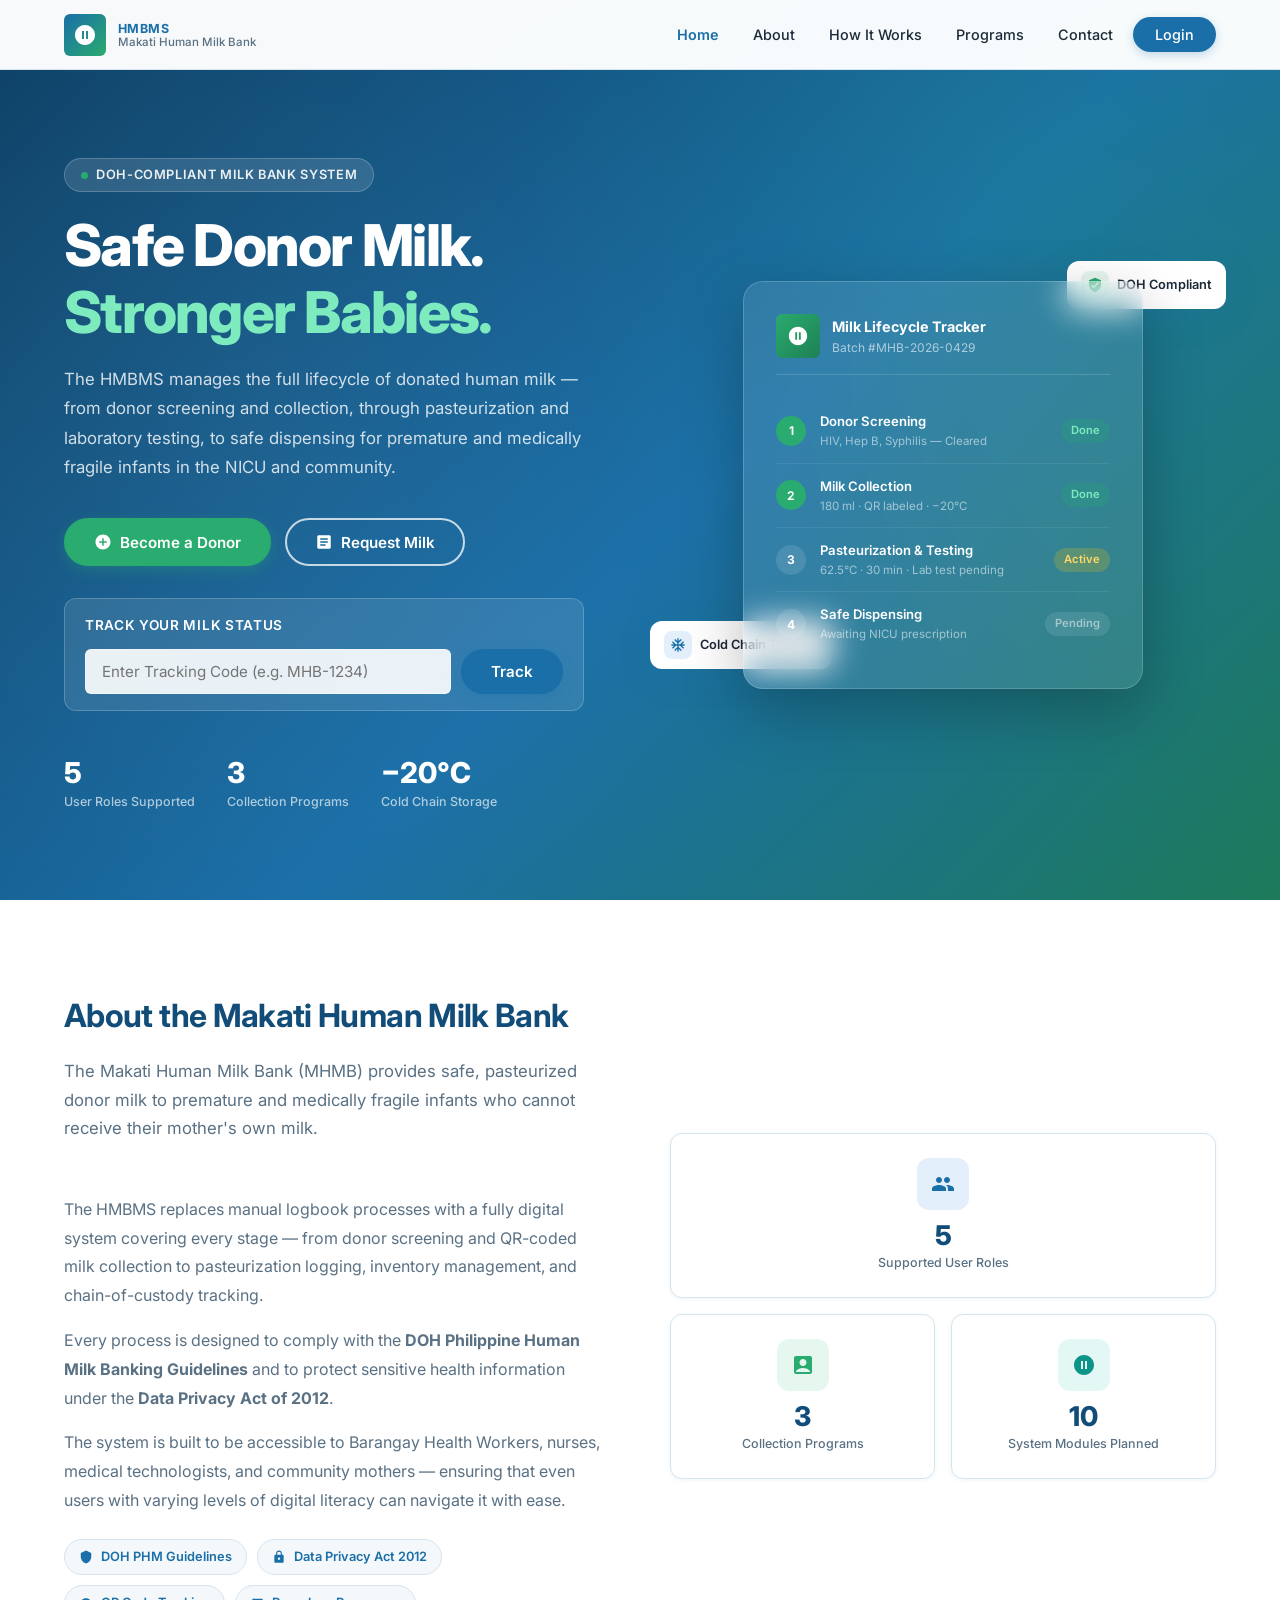
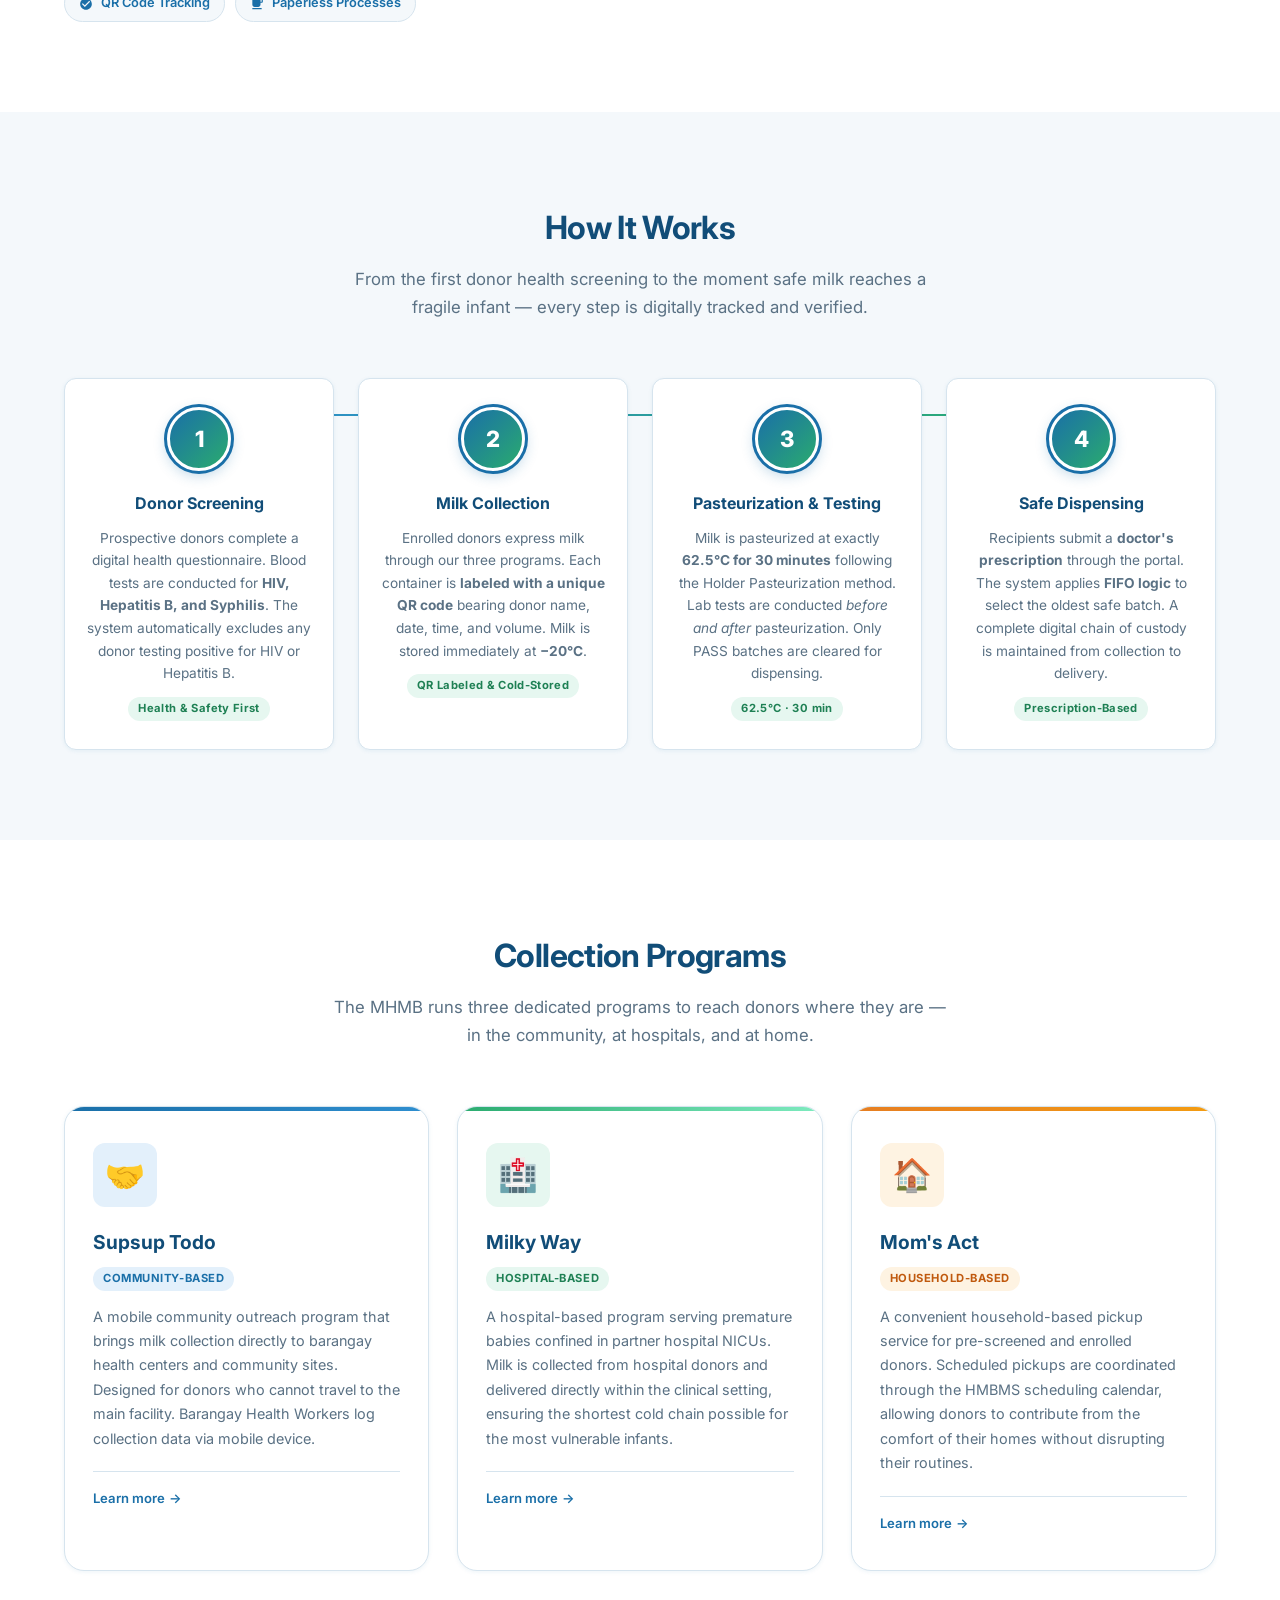
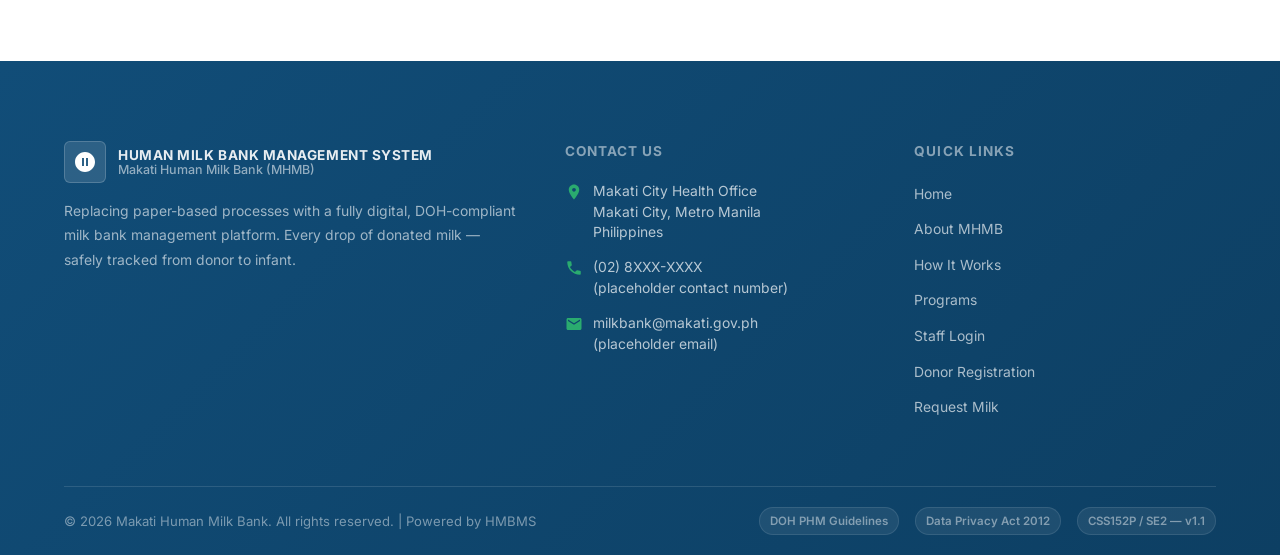
==== hmbms/frontend/index.html @ 72469253 "first commit" ====
<!DOCTYPE html>
<html lang="en">
<head>
  <meta charset="UTF-8" />
  <meta name="viewport" content="width=device-width, initial-scale=1.0" />
  <meta name="description" content="The Makati Human Milk Bank Management System (HMBMS) manages the full lifecycle of donated human milk — screening, processing, and safe dispensing for premature and medically fragile infants." />
  <meta name="keywords" content="human milk bank, makati, donor milk, NICU, pasteurized milk, Philippines" />
  <meta name="author" content="Makati Human Milk Bank" />

  <title>Makati Human Milk Bank — Human Milk Bank Management System (HMBMS)</title>

  <!-- Open Graph -->
  <meta property="og:title" content="Makati Human Milk Bank Management System" />
  <meta property="og:description" content="Safe Donor Milk. Stronger Babies." />
  <meta property="og:type" content="website" />

  <link rel="stylesheet" href="assets/css/style.css" />
  <link rel="icon" type="image/svg+xml" href="data:image/svg+xml,<svg xmlns='http://www.w3.org/2000/svg' viewBox='0 0 100 100'><text y='.9em' font-size='90'>🍼</text></svg>" />
</head>
<body>

  <!-- ─── NAVBAR ─────────────────────────────────────────────── -->
  <nav class="navbar" id="main-navbar" role="navigation" aria-label="Main navigation">
    <div class="container nav-inner">
      <!-- Brand -->
      <a href="index.html" class="nav-brand" aria-label="Go to HMBMS homepage">
        <div class="nav-logo-icon" aria-hidden="true">
          <svg viewBox="0 0 24 24" xmlns="http://www.w3.org/2000/svg">
            <path d="M12 2C6.48 2 2 6.48 2 12s4.48 10 10 10 10-4.48 10-10S17.52 2 12 2zm-1 14H9V8h2v8zm4 0h-2V8h2v8z"/>
          </svg>
        </div>
        <div class="nav-brand-text">
          <span class="nav-system-name">HMBMS</span>
          <span class="nav-org-name">Makati Human Milk Bank</span>
        </div>
      </a>

      <!-- Navigation Links -->
      <ul class="nav-links" id="nav-links" role="menubar">
        <li role="none"><a href="#home"     class="active" role="menuitem" id="nav-home">Home</a></li>
        <li role="none"><a href="#about"    role="menuitem" id="nav-about">About</a></li>
        <li role="none"><a href="#how"      role="menuitem" id="nav-how">How It Works</a></li>
        <li role="none"><a href="#programs" role="menuitem" id="nav-programs">Programs</a></li>
        <li role="none"><a href="#contact"  role="menuitem" id="nav-contact">Contact</a></li>
        <li role="none">
          <a href="login.html" class="nav-login-btn" role="menuitem" id="nav-login-btn" aria-label="Go to login page">
            Login
          </a>
        </li>
      </ul>

      <!-- Hamburger (mobile) -->
      <button class="nav-toggle" id="nav-toggle" aria-label="Toggle navigation menu" aria-expanded="false">
        <span></span>
        <span></span>
        <span></span>
      </button>
    </div>
  </nav>

  <!-- ─── HERO SECTION ───────────────────────────────────────── -->
  <section class="hero" id="home" aria-label="Hero section">
    <img
      class="hero-bg-img"
      src="assets/img/hero_banner.png"
      alt="Mother and newborn in a caring hospital setting"
      loading="eager"
    />
    <div class="hero-pattern" aria-hidden="true"></div>

    <div class="container">
      <div class="hero-inner">
        <!-- Left: Text -->
        <div class="hero-content">
          <div class="hero-badge" aria-label="Live system status">
            <span class="hero-badge-dot" aria-hidden="true"></span>
            DOH-Compliant Milk Bank System
          </div>

          <h1 class="hero-headline">
            Safe Donor Milk.<br/>
            <span class="highlight">Stronger Babies.</span>
          </h1>

          <p class="hero-subtitle">
            The HMBMS manages the full lifecycle of donated human milk — from donor screening and collection, through pasteurization and laboratory testing, to safe dispensing for premature and medically fragile infants in the NICU and community.
          </p>

          <div class="hero-cta">
            <a href="donor-screening.html" class="btn btn-accent" id="btn-register-donor" aria-label="Learn how to become a donor">
              <svg viewBox="0 0 24 24" width="18" height="18" fill="#fff" aria-hidden="true"><path d="M12 2C6.48 2 2 6.48 2 12s4.48 10 10 10 10-4.48 10-10S17.52 2 12 2zm5 11h-4v4h-2v-4H7v-2h4V7h2v4h4v2z"/></svg>
              Become a Donor
            </a>
            <a href="recipient-request.html" class="btn btn-outline" id="btn-request-milk" aria-label="Submit a milk request">
              <svg viewBox="0 0 24 24" width="18" height="18" fill="currentColor" aria-hidden="true"><path d="M19 3H5c-1.1 0-2 .9-2 2v14c0 1.1.9 2 2 2h14c1.1 0 2-.9 2-2V5c0-1.1-.9-2-2-2zm-5 14H7v-2h7v2zm3-4H7v-2h10v2zm0-4H7V7h10v2z"/></svg>
              Request Milk
            </a>
          </div>

          <div class="tracking-widget">
            <h3 class="tracking-widget-title">Track your Milk Status</h3>
            <div class="tracking-input-group">
              <input type="text" id="track-code" placeholder="Enter Tracking Code (e.g. MHB-1234)" class="form-control" />
              <button id="btn-track" class="btn btn-primary">Track</button>
            </div>
            <div id="tracking-error" class="tracking-error" style="display: none;">Tracking code not found.</div>
          </div>

          <div class="hero-stats" role="list" aria-label="Key statistics">
            <div class="hero-stat" role="listitem">
              <span class="hero-stat-value">5</span>
              <span class="hero-stat-label">User Roles Supported</span>
            </div>
            <div class="hero-stat" role="listitem">
              <span class="hero-stat-value">3</span>
              <span class="hero-stat-label">Collection Programs</span>
            </div>
            <div class="hero-stat" role="listitem">
              <span class="hero-stat-value">−20°C</span>
              <span class="hero-stat-label">Cold Chain Storage</span>
            </div>
          </div>
        </div>

        <!-- Right: Live Process Card -->
        <div class="hero-visual" aria-hidden="true">
          <!-- Floating badges -->
          <div class="hero-float-badge badge-safe">
            <div class="hero-float-badge-icon">
              <svg viewBox="0 0 24 24" width="16" height="16" fill="#2aab6f"><path d="M12 1L3 5v6c0 5.55 3.84 10.74 9 12 5.16-1.26 9-6.45 9-12V5l-9-4zm-2 16l-4-4 1.41-1.41L10 14.17l6.59-6.59L18 9l-8 8z"/></svg>
            </div>
            DOH Compliant
          </div>
          <div class="hero-float-badge badge-cold">
            <div class="hero-float-badge-icon">
              <svg viewBox="0 0 24 24" width="16" height="16" fill="#1a6fa8"><path d="M22 11h-4.17l3.24-3.24-1.41-1.42L15 11h-2V9l4.66-4.66-1.42-1.41L13 6.17V2h-2v4.17L7.76 2.93 6.34 4.34 11 9v2H9L4.34 6.34 2.93 7.76 6.17 11H2v2h4.17l-3.24 3.24 1.41 1.42L9 13h2v2l-4.66 4.66 1.42 1.41L11 17.83V22h2v-4.17l3.24 3.24 1.42-1.41L13 15v-2h2l4.66 4.66 1.41-1.42L17.83 13H22v-2z"/></svg>
            </div>
            Cold Chain Tracked
          </div>

          <div class="hero-card" id="tracking-result-card" style="display: none;">
            <div class="hero-card-header">
              <div class="hero-card-icon">
                <svg viewBox="0 0 24 24" xmlns="http://www.w3.org/2000/svg" fill="#fff"><path d="M12 2C6.48 2 2 6.48 2 12s4.48 10 10 10 10-4.48 10-10S17.52 2 12 2zm-1 14H9V8h2v8zm4 0h-2V8h2v8z"/></svg>
              </div>
              <div>
                <div class="hero-card-title">Milk Lifecycle Tracker</div>
                <div class="hero-card-subtitle" id="tracking-result-id">Batch #MHB-2026-0429</div>
              </div>
            </div>

            <div class="hero-process-step">
              <div class="step-num done">1</div>
              <div class="step-content">
                <div class="step-label">Submitted</div>
                <div class="step-desc">Application received by clinic</div>
              </div>
              <span class="step-status status-done">Done</span>
            </div>

            <div class="hero-process-step">
              <div class="step-num done">2</div>
              <div class="step-content">
                <div class="step-label">In Review</div>
                <div class="step-desc">Prescription verified by MedTech</div>
              </div>
              <span class="step-status status-done">Done</span>
            </div>

            <div class="hero-process-step">
              <div class="step-num active">3</div>
              <div class="step-content">
                <div class="step-label">Preparing</div>
                <div class="step-desc">Batch being retrieved from storage</div>
              </div>
              <span class="step-status status-active">Active</span>
            </div>

            <div class="hero-process-step">
              <div class="step-num">4</div>
              <div class="step-content">
                <div class="step-label">Ready for Dispensing</div>
                <div class="step-desc">Awaiting pickup at main facility</div>
              </div>
              <span class="step-status status-pending">Pending</span>
            </div>
          </div>
          
          <div class="hero-card" id="hero-demo-card">
            <div class="hero-card-header">
              <div class="hero-card-icon">
                <svg viewBox="0 0 24 24" xmlns="http://www.w3.org/2000/svg" fill="#fff"><path d="M12 2C6.48 2 2 6.48 2 12s4.48 10 10 10 10-4.48 10-10S17.52 2 12 2zm-1 14H9V8h2v8zm4 0h-2V8h2v8z"/></svg>
              </div>
              <div>
                <div class="hero-card-title">Milk Lifecycle Tracker</div>
                <div class="hero-card-subtitle">Batch #MHB-2026-0429</div>
              </div>
            </div>

            <div class="hero-process-step">
              <div class="step-num done">1</div>
              <div class="step-content">
                <div class="step-label">Donor Screening</div>
                <div class="step-desc">HIV, Hep B, Syphilis — Cleared</div>
              </div>
              <span class="step-status status-done">Done</span>
            </div>

            <div class="hero-process-step">
              <div class="step-num done">2</div>
              <div class="step-content">
                <div class="step-label">Milk Collection</div>
                <div class="step-desc">180 ml · QR labeled · −20°C</div>
              </div>
              <span class="step-status status-done">Done</span>
            </div>

            <div class="hero-process-step">
              <div class="step-num">3</div>
              <div class="step-content">
                <div class="step-label">Pasteurization &amp; Testing</div>
                <div class="step-desc">62.5°C · 30 min · Lab test pending</div>
              </div>
              <span class="step-status status-active">Active</span>
            </div>

            <div class="hero-process-step">
              <div class="step-num">4</div>
              <div class="step-content">
                <div class="step-label">Safe Dispensing</div>
                <div class="step-desc">Awaiting NICU prescription</div>
              </div>
              <span class="step-status status-pending">Pending</span>
            </div>
          </div>
        </div>
      </div>
    </div>
  </section>

  <!-- ─── ABOUT SECTION ────────────────────────────────────────── -->
  <section class="section section-alt" id="about" aria-labelledby="about-title">
    <div class="container">
      <div class="about-grid">
        <!-- Left: Text -->
        <div class="about-text">
          <div class="section-header">
            <h2 class="section-title" id="about-title">About the Makati Human Milk Bank</h2>
            <div class="section-subtitle">
              The Makati Human Milk Bank (MHMB) provides safe, pasteurized donor milk to premature and medically fragile infants who cannot receive their mother's own milk.
            </div>
          </div>

          <p>
            The HMBMS replaces manual logbook processes with a fully digital system covering every stage — from donor screening and QR-coded milk collection to pasteurization logging, inventory management, and chain-of-custody tracking.
          </p>
          <p>
            Every process is designed to comply with the <strong>DOH Philippine Human Milk Banking Guidelines</strong> and to protect sensitive health information under the <strong>Data Privacy Act of 2012</strong>.
          </p>
          <p>
            The system is built to be accessible to Barangay Health Workers, nurses, medical technologists, and community mothers — ensuring that even users with varying levels of digital literacy can navigate it with ease.
          </p>

          <div class="about-badges" role="list" aria-label="Compliance and compliance badges">
            <span class="about-badge" role="listitem">
              <svg viewBox="0 0 24 24" aria-hidden="true"><path d="M12 1L3 5v6c0 5.55 3.84 10.74 9 12 5.16-1.26 9-6.45 9-12V5l-9-4z"/></svg>
              DOH PHM Guidelines
            </span>
            <span class="about-badge" role="listitem">
              <svg viewBox="0 0 24 24" aria-hidden="true"><path d="M18 8h-1V6c0-2.76-2.24-5-5-5S7 3.24 7 6v2H6c-1.1 0-2 .9-2 2v10c0 1.1.9 2 2 2h12c1.1 0 2-.9 2-2V10c0-1.1-.9-2-2-2zm-6 9c-1.1 0-2-.9-2-2s.9-2 2-2 2 .9 2 2-.9 2-2 2zm3.1-9H8.9V6c0-1.71 1.39-3.1 3.1-3.1 1.71 0 3.1 1.39 3.1 3.1v2z"/></svg>
              Data Privacy Act 2012
            </span>
            <span class="about-badge" role="listitem">
              <svg viewBox="0 0 24 24" aria-hidden="true"><path d="M12 2C6.48 2 2 6.48 2 12s4.48 10 10 10 10-4.48 10-10S17.52 2 12 2zm-2 15l-5-5 1.41-1.41L10 14.17l7.59-7.59L19 8l-9 9z"/></svg>
              QR Code Tracking
            </span>
            <span class="about-badge" role="listitem">
              <svg viewBox="0 0 24 24" aria-hidden="true"><path d="M20 3H4v10c0 2.21 1.79 4 4 4h6c2.21 0 4-1.79 4-4v-3h2c1.11 0 2-.89 2-2V5c0-1.11-.89-2-2-2zm0 5h-2V5h2v3zM4 19h16v2H4z"/></svg>
              Paperless Processes
            </span>
          </div>
        </div>

        <!-- Right: Stat Cards -->
        <div class="about-visual" role="list" aria-label="System capabilities">
          <div class="about-stat-card reveal" role="listitem">
            <div class="about-stat-icon blue">
              <svg viewBox="0 0 24 24" width="24" height="24" fill="#1a6fa8" aria-hidden="true"><path d="M16 11c1.66 0 2.99-1.34 2.99-3S17.66 5 16 5c-1.66 0-3 1.34-3 3s1.34 3 3 3zm-8 0c1.66 0 2.99-1.34 2.99-3S9.66 5 8 5C6.34 5 5 6.34 5 8s1.34 3 3 3zm0 2c-2.33 0-7 1.17-7 3.5V19h14v-2.5c0-2.33-4.67-3.5-7-3.5zm8 0c-.29 0-.62.02-.97.05 1.16.84 1.97 1.97 1.97 3.45V19h6v-2.5c0-2.33-4.67-3.5-7-3.5z"/></svg>
            </div>
            <div class="about-stat-value">5</div>
            <div class="about-stat-label">Supported User Roles</div>
          </div>
          <div class="about-stat-card reveal reveal-delay-1" role="listitem">
            <div class="about-stat-icon green">
              <svg viewBox="0 0 24 24" width="24" height="24" fill="#2aab6f" aria-hidden="true"><path d="M19 3H5c-1.1 0-2 .9-2 2v14c0 1.1.9 2 2 2h14c1.1 0 2-.9 2-2V5c0-1.1-.9-2-2-2zm-7 3c1.93 0 3.5 1.57 3.5 3.5S13.93 13 12 13s-3.5-1.57-3.5-3.5S10.07 6 12 6zm7 13H5v-.23c0-.62.28-1.2.76-1.58C7.47 15.82 9.64 15 12 15s4.53.82 6.24 2.19c.48.38.76.97.76 1.58V19z"/></svg>
            </div>
            <div class="about-stat-value">3</div>
            <div class="about-stat-label">Collection Programs</div>
          </div>
          <div class="about-stat-card reveal reveal-delay-2" role="listitem">
            <div class="about-stat-icon teal">
              <svg viewBox="0 0 24 24" width="24" height="24" fill="#0d9488" aria-hidden="true"><path d="M12 2C6.48 2 2 6.48 2 12s4.48 10 10 10 10-4.48 10-10S17.52 2 12 2zm-1 14H9V8h2v8zm4 0h-2V8h2v8z"/></svg>
            </div>
            <div class="about-stat-value">10</div>
            <div class="about-stat-label">System Modules Planned</div>
          </div>
        </div>
      </div>
    </div>
  </section>

  <!-- ─── HOW IT WORKS ──────────────────────────────────────────── -->
  <section class="section" id="how" aria-labelledby="how-title">
    <div class="container">
      <div class="section-header" style="text-align:center; margin-bottom: 56px;">
        <h2 class="section-title" id="how-title" style="margin-bottom: 12px;">How It Works</h2>
        <p class="section-subtitle" style="margin: 0 auto;">
          From the first donor health screening to the moment safe milk reaches a fragile infant — every step is digitally tracked and verified.
        </p>
      </div>

      <div class="steps-grid" role="list" aria-label="Milk lifecycle steps">
        <!-- Step 1 -->
        <div class="step-card reveal" role="listitem">
          <div class="step-number-wrap" aria-hidden="true">1</div>
          <h3>Donor Screening</h3>
          <p>
            Prospective donors complete a digital health questionnaire. Blood tests are conducted for <strong>HIV, Hepatitis B, and Syphilis</strong>. The system automatically excludes any donor testing positive for HIV or Hepatitis B.
          </p>
          <span class="step-tag">Health &amp; Safety First</span>
        </div>

        <!-- Step 2 -->
        <div class="step-card reveal reveal-delay-1" role="listitem">
          <div class="step-number-wrap" aria-hidden="true">2</div>
          <h3>Milk Collection</h3>
          <p>
            Enrolled donors express milk through our three programs. Each container is <strong>labeled with a unique QR code</strong> bearing donor name, date, time, and volume. Milk is stored immediately at <strong>−20°C</strong>.
          </p>
          <span class="step-tag">QR Labeled &amp; Cold-Stored</span>
        </div>

        <!-- Step 3 -->
        <div class="step-card reveal reveal-delay-2" role="listitem">
          <div class="step-number-wrap" aria-hidden="true">3</div>
          <h3>Pasteurization &amp; Testing</h3>
          <p>
            Milk is pasteurized at exactly <strong>62.5°C for 30 minutes</strong> following the Holder Pasteurization method. Lab tests are conducted <em>before and after</em> pasteurization. Only PASS batches are cleared for dispensing.
          </p>
          <span class="step-tag">62.5°C · 30 min</span>
        </div>

        <!-- Step 4 -->
        <div class="step-card reveal reveal-delay-3" role="listitem">
          <div class="step-number-wrap" aria-hidden="true">4</div>
          <h3>Safe Dispensing</h3>
          <p>
            Recipients submit a <strong>doctor's prescription</strong> through the portal. The system applies <strong>FIFO logic</strong> to select the oldest safe batch. A complete digital chain of custody is maintained from collection to delivery.
          </p>
          <span class="step-tag">Prescription-Based</span>
        </div>
      </div>
    </div>
  </section>

  <!-- ─── PROGRAMS SECTION ──────────────────────────────────────── -->
  <section class="section section-alt" id="programs" aria-labelledby="programs-title">
    <div class="container">
      <div class="section-header" style="text-align:center; margin-bottom: 56px;">
        <h2 class="section-title" id="programs-title" style="margin-bottom: 12px;">Collection Programs</h2>
        <p class="section-subtitle" style="margin: 0 auto;">
          The MHMB runs three dedicated programs to reach donors where they are — in the community, at hospitals, and at home.
        </p>
      </div>

      <div class="programs-grid" role="list" aria-label="MHMB collection programs">

        <!-- Supsup Todo -->
        <article class="program-card reveal" role="listitem">
          <div class="program-icon-wrap" aria-hidden="true">🤝</div>
          <h3>Supsup Todo</h3>
          <span class="program-type-tag">Community-Based</span>
          <p>
            A mobile community outreach program that brings milk collection directly to barangay health centers and community sites. Designed for donors who cannot travel to the main facility. Barangay Health Workers log collection data via mobile device.
          </p>
          <div class="program-card-footer">
            <a href="#" id="supsup-learn-more" aria-label="Learn more about Supsup Todo program">
              Learn more <span aria-hidden="true">→</span>
            </a>
          </div>
        </article>

        <!-- Milky Way -->
        <article class="program-card reveal reveal-delay-1" role="listitem">
          <div class="program-icon-wrap" aria-hidden="true">🏥</div>
          <h3>Milky Way</h3>
          <span class="program-type-tag">Hospital-Based</span>
          <p>
            A hospital-based program serving premature babies confined in partner hospital NICUs. Milk is collected from hospital donors and delivered directly within the clinical setting, ensuring the shortest cold chain possible for the most vulnerable infants.
          </p>
          <div class="program-card-footer">
            <a href="#" id="milkyway-learn-more" aria-label="Learn more about Milky Way program">
              Learn more <span aria-hidden="true">→</span>
            </a>
          </div>
        </article>

        <!-- Mom's Act -->
        <article class="program-card reveal reveal-delay-2" role="listitem">
          <div class="program-icon-wrap" aria-hidden="true">🏠</div>
          <h3>Mom's Act</h3>
          <span class="program-type-tag">Household-Based</span>
          <p>
            A convenient household-based pickup service for pre-screened and enrolled donors. Scheduled pickups are coordinated through the HMBMS scheduling calendar, allowing donors to contribute from the comfort of their homes without disrupting their routines.
          </p>
          <div class="program-card-footer">
            <a href="#" id="momsact-learn-more" aria-label="Learn more about Mom's Act program">
              Learn more <span aria-hidden="true">→</span>
            </a>
          </div>
        </article>

      </div>
    </div>
  </section>

  <!-- ─── CONTACT / FOOTER ──────────────────────────────────────── -->
  <footer class="contact-section" id="contact" role="contentinfo">
    <div class="container">
      <div class="contact-grid">

        <!-- Brand column -->
        <div class="contact-brand">
          <div class="nav-brand" style="margin-bottom: 16px; pointer-events: none;">
            <div class="nav-logo-icon" aria-hidden="true" style="background: rgba(255,255,255,0.12); border: 1px solid rgba(255,255,255,0.18);">
              <svg viewBox="0 0 24 24" xmlns="http://www.w3.org/2000/svg" style="fill:#fff;">
                <path d="M12 2C6.48 2 2 6.48 2 12s4.48 10 10 10 10-4.48 10-10S17.52 2 12 2zm-1 14H9V8h2v8zm4 0h-2V8h2v8z"/>
              </svg>
            </div>
            <div class="nav-brand-text">
              <span class="nav-system-name">Human Milk Bank Management System</span>
              <span class="nav-org-name">Makati Human Milk Bank (MHMB)</span>
            </div>
          </div>
          <p class="contact-brand-desc">
            Replacing paper-based processes with a fully digital, DOH-compliant milk bank management platform. Every drop of donated milk — safely tracked from donor to infant.
          </p>
        </div>

        <!-- Contact Info -->
        <div class="contact-col">
          <h4>Contact Us</h4>
          <div class="contact-info-item">
            <svg class="contact-info-icon" viewBox="0 0 24 24" aria-hidden="true"><path d="M12 2C8.13 2 5 5.13 5 9c0 5.25 7 13 7 13s7-7.75 7-13c0-3.87-3.13-7-7-7zm0 9.5c-1.38 0-2.5-1.12-2.5-2.5s1.12-2.5 2.5-2.5 2.5 1.12 2.5 2.5-1.12 2.5-2.5 2.5z"/></svg>
            <span>Makati City Health Office<br/>Makati City, Metro Manila<br/>Philippines</span>
          </div>
          <div class="contact-info-item">
            <svg class="contact-info-icon" viewBox="0 0 24 24" aria-hidden="true"><path d="M6.62 10.79c1.44 2.83 3.76 5.14 6.59 6.59l2.2-2.2c.27-.27.67-.36 1.02-.24 1.12.37 2.33.57 3.57.57.55 0 1 .45 1 1V20c0 .55-.45 1-1 1-9.39 0-17-7.61-17-17 0-.55.45-1 1-1h3.5c.55 0 1 .45 1 1 0 1.25.2 2.45.57 3.57.11.35.03.74-.25 1.02l-2.2 2.2z"/></svg>
            <span>(02) 8XXX-XXXX<br/>(placeholder contact number)</span>
          </div>
          <div class="contact-info-item">
            <svg class="contact-info-icon" viewBox="0 0 24 24" aria-hidden="true"><path d="M20 4H4c-1.1 0-1.99.9-1.99 2L2 18c0 1.1.9 2 2 2h16c1.1 0 2-.9 2-2V6c0-1.1-.9-2-2-2zm0 4l-8 5-8-5V6l8 5 8-5v2z"/></svg>
            <span>milkbank@makati.gov.ph<br/>(placeholder email)</span>
          </div>
        </div>

        <!-- Quick Links -->
        <div class="contact-col">
          <h4>Quick Links</h4>
          <ul>
            <li><a href="#home">Home</a></li>
            <li><a href="#about">About MHMB</a></li>
            <li><a href="#how">How It Works</a></li>
            <li><a href="#programs">Programs</a></li>
            <li><a href="login.html">Staff Login</a></li>
            <li><a href="#">Donor Registration</a></li>
            <li><a href="#">Request Milk</a></li>
          </ul>
        </div>

      </div>

      <!-- Footer Bottom Bar -->
      <div class="footer-bottom">
        <p>© 2026 Makati Human Milk Bank. All rights reserved. | Powered by HMBMS</p>
        <div class="footer-compliance">
          <span class="compliance-tag">DOH PHM Guidelines</span>
          <span class="compliance-tag">Data Privacy Act 2012</span>
          <span class="compliance-tag">CSS152P / SE2 — v1.1</span>
        </div>
      </div>
    </div>
  </footer>

  <!-- ─── JAVASCRIPT ─────────────────────────────────────────────── -->
  <script>
    // ── Navbar scroll effect
    const navbar = document.getElementById('main-navbar');
    window.addEventListener('scroll', () => {
      if (window.scrollY > 30) {
        navbar.classList.add('scrolled');
      } else {
        navbar.classList.remove('scrolled');
      }
    });

    // ── Mobile nav toggle
    const navToggle = document.getElementById('nav-toggle');
    const navLinks  = document.getElementById('nav-links');
    navToggle.addEventListener('click', () => {
      const isOpen = navLinks.classList.toggle('open');
      navToggle.classList.toggle('open', isOpen);
      navToggle.setAttribute('aria-expanded', isOpen ? 'true' : 'false');
    });

    // Close mobile nav on link click
    navLinks.querySelectorAll('a').forEach(link => {
      link.addEventListener('click', () => {
        navLinks.classList.remove('open');
        navToggle.classList.remove('open');
        navToggle.setAttribute('aria-expanded', 'false');
      });
    });

    // ── Active nav link on scroll
    const sections = document.querySelectorAll('section[id], footer[id]');
    const navItems = document.querySelectorAll('.nav-links a[href^="#"]');
    const observerOptions = { rootMargin: '-40% 0px -50% 0px' };

    const sectionObserver = new IntersectionObserver((entries) => {
      entries.forEach(entry => {
        if (entry.isIntersecting) {
          const id = entry.target.getAttribute('id');
          navItems.forEach(link => {
            link.classList.toggle('active', link.getAttribute('href') === `#${id}`);
          });
        }
      });
    }, observerOptions);

    sections.forEach(s => sectionObserver.observe(s));

    // ── Scroll-reveal animation
    const revealEls = document.querySelectorAll('.reveal');
    const revealObserver = new IntersectionObserver((entries) => {
      entries.forEach(entry => {
        if (entry.isIntersecting) {
          entry.target.classList.add('visible');
          revealObserver.unobserve(entry.target);
        }
      });
    }, { rootMargin: '0px 0px -60px 0px' });

    revealEls.forEach(el => revealObserver.observe(el));

    // ── Tracking Widget Logic
    const btnTrack = document.getElementById('btn-track');
    const trackCodeInput = document.getElementById('track-code');
    const demoCard = document.getElementById('hero-demo-card');
    const trackingResultCard = document.getElementById('tracking-result-card');
    const trackingResultId = document.getElementById('tracking-result-id');
    const trackingError = document.getElementById('tracking-error');

    if (btnTrack && trackCodeInput) {
      btnTrack.addEventListener('click', () => {
        const code = trackCodeInput.value.trim();
        if (code === '') {
          trackingError.style.display = 'block';
          trackingError.textContent = 'Please enter a tracking code.';
          demoCard.style.display = 'block';
          trackingResultCard.style.display = 'none';
          return;
        }

        // Mock successful search
        trackingError.style.display = 'none';
        demoCard.style.display = 'none';
        trackingResultCard.style.display = 'block';
        trackingResultId.textContent = `Batch #${code.toUpperCase()}`;
      });
    }
  </script>
</body>
</html>
---- hmbms/frontend/assets/css/style.css ----
/* ============================================================
   HMBMS — Human Milk Bank Management System
   Shared Stylesheet — Stage 1
   Color Palette: Medical / Healthcare (whites, soft blues, greens)
   Font: Inter (Google Fonts)
   ============================================================ */

@import url('https://fonts.googleapis.com/css2?family=Inter:wght@300;400;500;600;700;800&display=swap');

/* ── CSS Custom Properties ─────────────────────────────────── */
:root {
  --clr-primary:       #1a6fa8;   /* Deep medical blue         */
  --clr-primary-light: #2e8ecf;   /* Mid blue                  */
  --clr-primary-dark:  #114d78;   /* Dark blue                 */
  --clr-accent:        #2aab6f;   /* Soft healthcare green     */
  --clr-accent-light:  #e6f7f0;   /* Light green tint          */
  --clr-accent-dark:   #1e8054;   /* Dark green                */
  --clr-bg:            #f4f8fb;   /* Off-white blue background */
  --clr-surface:       #ffffff;   /* Card / surface white      */
  --clr-text:          #1c2a38;   /* Dark readable text        */
  --clr-text-muted:    #5a7184;   /* Secondary text            */
  --clr-border:        #d6e4ee;   /* Soft border               */
  --clr-hero-bg:       #0d3f63;   /* Deep hero overlay         */
  --clr-error:         #d9534f;   /* Error red                 */
  --clr-warning:       #e6920a;   /* Warning amber             */

  --shadow-sm: 0 1px 4px rgba(26,111,168,0.08);
  --shadow-md: 0 4px 16px rgba(26,111,168,0.12);
  --shadow-lg: 0 8px 32px rgba(26,111,168,0.18);

  --radius-sm: 6px;
  --radius-md: 12px;
  --radius-lg: 20px;
  --radius-pill: 50px;

  --transition: 0.25s ease;
  --nav-height: 70px;
}

/* ── Reset & Base ───────────────────────────────────────────── */
*, *::before, *::after {
  box-sizing: border-box;
  margin: 0;
  padding: 0;
}

html {
  scroll-behavior: smooth;
  font-size: 16px;
}

body {
  font-family: 'Inter', system-ui, -apple-system, sans-serif;
  background-color: var(--clr-bg);
  color: var(--clr-text);
  line-height: 1.6;
  min-height: 100vh;
}

img {
  max-width: 100%;
  display: block;
}

a {
  color: var(--clr-primary);
  text-decoration: none;
  transition: color var(--transition);
}

a:hover {
  color: var(--clr-primary-dark);
}

ul {
  list-style: none;
}

/* ── Layout Utilities ───────────────────────────────────────── */
.container {
  width: 100%;
  max-width: 1200px;
  margin: 0 auto;
  padding: 0 24px;
}

.section {
  padding: 90px 0;
}

.section-alt {
  background-color: var(--clr-surface);
}

.section-title {
  font-size: 2rem;
  font-weight: 700;
  color: var(--clr-primary-dark);
  margin-bottom: 12px;
  letter-spacing: -0.02em;
}

.section-subtitle {
  font-size: 1.05rem;
  color: var(--clr-text-muted);
  max-width: 620px;
  margin-bottom: 52px;
  line-height: 1.7;
}

.section-header {
  margin-bottom: 0;
}

/* ── Buttons ────────────────────────────────────────────────── */
.btn {
  display: inline-flex;
  align-items: center;
  gap: 8px;
  padding: 13px 28px;
  border-radius: var(--radius-pill);
  font-family: 'Inter', sans-serif;
  font-size: 0.95rem;
  font-weight: 600;
  cursor: pointer;
  border: 2px solid transparent;
  transition: all var(--transition);
  text-decoration: none;
  line-height: 1;
}

.btn-primary {
  background: var(--clr-primary);
  color: #fff;
  border-color: var(--clr-primary);
  box-shadow: 0 4px 14px rgba(26,111,168,0.30);
}

.btn-primary:hover {
  background: var(--clr-primary-dark);
  border-color: var(--clr-primary-dark);
  color: #fff;
  transform: translateY(-2px);
  box-shadow: 0 6px 20px rgba(26,111,168,0.40);
}

.btn-accent {
  background: var(--clr-accent);
  color: #fff;
  border-color: var(--clr-accent);
  box-shadow: 0 4px 14px rgba(42,171,111,0.30);
}

.btn-accent:hover {
  background: var(--clr-accent-dark);
  border-color: var(--clr-accent-dark);
  color: #fff;
  transform: translateY(-2px);
  box-shadow: 0 6px 20px rgba(42,171,111,0.40);
}

.btn-outline {
  background: transparent;
  color: #fff;
  border-color: rgba(255,255,255,0.75);
}

.btn-outline:hover {
  background: rgba(255,255,255,0.15);
  border-color: #fff;
  color: #fff;
  transform: translateY(-2px);
}

.btn-sm {
  padding: 9px 20px;
  font-size: 0.875rem;
}

/* ── NAVBAR ─────────────────────────────────────────────────── */
.navbar {
  position: fixed;
  top: 0;
  left: 0;
  width: 100%;
  height: var(--nav-height);
  background: rgba(255,255,255,0.97);
  backdrop-filter: blur(12px);
  -webkit-backdrop-filter: blur(12px);
  border-bottom: 1px solid var(--clr-border);
  z-index: 1000;
  transition: box-shadow var(--transition);
}

.navbar.scrolled {
  box-shadow: var(--shadow-md);
}

.nav-inner {
  display: flex;
  align-items: center;
  justify-content: space-between;
  height: var(--nav-height);
}

.nav-brand {
  display: flex;
  align-items: center;
  gap: 12px;
  text-decoration: none;
}

.nav-logo-icon {
  width: 42px;
  height: 42px;
  background: linear-gradient(135deg, var(--clr-primary), var(--clr-accent));
  border-radius: var(--radius-sm);
  display: flex;
  align-items: center;
  justify-content: center;
  flex-shrink: 0;
}

.nav-logo-icon svg {
  width: 24px;
  height: 24px;
  fill: #fff;
}

.nav-brand-text {
  display: flex;
  flex-direction: column;
}

.nav-system-name {
  font-size: 0.78rem;
  font-weight: 700;
  color: var(--clr-primary);
  letter-spacing: 0.04em;
  text-transform: uppercase;
  line-height: 1.1;
}

.nav-org-name {
  font-size: 0.72rem;
  font-weight: 500;
  color: var(--clr-text-muted);
  line-height: 1.1;
}

.nav-links {
  display: flex;
  align-items: center;
  gap: 6px;
}

.nav-links a {
  padding: 8px 14px;
  border-radius: var(--radius-sm);
  font-size: 0.9rem;
  font-weight: 500;
  color: var(--clr-text);
  transition: all var(--transition);
}

.nav-links a:hover {
  background: var(--clr-bg);
  color: var(--clr-primary);
}

.nav-links a.active {
  color: var(--clr-primary);
  font-weight: 600;
}

.nav-login-btn {
  background: var(--clr-primary) !important;
  color: #fff !important;
  padding: 9px 22px !important;
  border-radius: var(--radius-pill) !important;
  box-shadow: 0 3px 10px rgba(26,111,168,0.25);
}

.nav-login-btn:hover {
  background: var(--clr-primary-dark) !important;
  color: #fff !important;
  transform: translateY(-1px);
  box-shadow: 0 5px 14px rgba(26,111,168,0.35) !important;
}

/* Hamburger */
.nav-toggle {
  display: none;
  flex-direction: column;
  justify-content: center;
  align-items: center;
  width: 40px;
  height: 40px;
  cursor: pointer;
  gap: 5px;
  background: none;
  border: none;
  padding: 4px;
  border-radius: var(--radius-sm);
  transition: background var(--transition);
}

.nav-toggle:hover {
  background: var(--clr-bg);
}

.nav-toggle span {
  display: block;
  width: 22px;
  height: 2px;
  background: var(--clr-text);
  border-radius: 2px;
  transition: all var(--transition);
}

.nav-toggle.open span:nth-child(1) {
  transform: translateY(7px) rotate(45deg);
}

.nav-toggle.open span:nth-child(2) {
  opacity: 0;
}

.nav-toggle.open span:nth-child(3) {
  transform: translateY(-7px) rotate(-45deg);
}

/* ── HERO SECTION ───────────────────────────────────────────── */
.hero {
  position: relative;
  min-height: 100vh;
  display: flex;
  align-items: center;
  background: linear-gradient(135deg, var(--clr-hero-bg) 0%, var(--clr-primary) 55%, #1e7a5a 100%);
  overflow: hidden;
  padding-top: var(--nav-height);
}

.hero-bg-img {
  position: absolute;
  inset: 0;
  width: 100%;
  height: 100%;
  object-fit: cover;
  opacity: 0.18;
  mix-blend-mode: luminosity;
}

.hero-pattern {
  position: absolute;
  inset: 0;
  background-image:
    radial-gradient(circle at 20% 50%, rgba(255,255,255,0.04) 0%, transparent 50%),
    radial-gradient(circle at 80% 20%, rgba(42,171,111,0.15) 0%, transparent 40%),
    radial-gradient(circle at 60% 80%, rgba(26,111,168,0.10) 0%, transparent 40%);
}

.hero-inner {
  position: relative;
  z-index: 2;
  display: grid;
  grid-template-columns: 1fr 1fr;
  gap: 60px;
  align-items: center;
  padding: 80px 0;
}

.hero-badge {
  display: inline-flex;
  align-items: center;
  gap: 8px;
  background: rgba(255,255,255,0.12);
  border: 1px solid rgba(255,255,255,0.20);
  border-radius: var(--radius-pill);
  padding: 6px 16px;
  font-size: 0.8rem;
  font-weight: 600;
  color: rgba(255,255,255,0.90);
  letter-spacing: 0.05em;
  text-transform: uppercase;
  margin-bottom: 20px;
}

.hero-badge-dot {
  width: 7px;
  height: 7px;
  background: var(--clr-accent);
  border-radius: 50%;
  animation: pulse 2s infinite;
}

@keyframes pulse {
  0%, 100% { opacity: 1; transform: scale(1); }
  50%       { opacity: 0.6; transform: scale(1.4); }
}

.hero-headline {
  font-size: clamp(2.4rem, 5vw, 3.6rem);
  font-weight: 800;
  color: #ffffff;
  line-height: 1.15;
  letter-spacing: -0.03em;
  margin-bottom: 20px;
}

.hero-headline .highlight {
  color: #7eebbf;
  position: relative;
}

.hero-subtitle {
  font-size: 1.05rem;
  color: rgba(255,255,255,0.80);
  max-width: 520px;
  line-height: 1.75;
  margin-bottom: 36px;
}

.hero-cta {
  display: flex;
  gap: 14px;
  flex-wrap: wrap;
  margin-bottom: 32px;
}

.tracking-widget {
  background: rgba(255,255,255,0.1);
  border: 1px solid rgba(255,255,255,0.2);
  border-radius: var(--radius-md);
  padding: 16px 20px;
  margin-bottom: 48px;
  max-width: 520px;
  backdrop-filter: blur(8px);
}

.tracking-widget-title {
  color: #fff;
  font-size: 0.85rem;
  font-weight: 600;
  margin-bottom: 12px;
  text-transform: uppercase;
  letter-spacing: 0.05em;
}

.tracking-input-group {
  display: flex;
  gap: 10px;
}

.tracking-input-group .form-control {
  flex: 1;
  padding: 10px 16px;
  border-radius: var(--radius-sm);
  border: 1px solid rgba(255,255,255,0.3);
  background: rgba(255,255,255,0.9);
  color: var(--clr-text);
  font-size: 0.95rem;
  outline: none;
}

.tracking-input-group .form-control:focus {
  border-color: var(--clr-accent);
  box-shadow: 0 0 0 3px rgba(42,171,111,0.2);
}

.tracking-error {
  color: #ffd966;
  font-size: 0.8rem;
  margin-top: 8px;
}

.hero-stats {
  display: flex;
  gap: 32px;
  flex-wrap: wrap;
}

.hero-stat {
  display: flex;
  flex-direction: column;
}

.hero-stat-value {
  font-size: 1.8rem;
  font-weight: 800;
  color: #fff;
  line-height: 1;
}

.hero-stat-label {
  font-size: 0.78rem;
  color: rgba(255,255,255,0.65);
  font-weight: 500;
  margin-top: 4px;
}

/* Hero Visual Panel */
.hero-visual {
  position: relative;
  display: flex;
  justify-content: center;
  align-items: center;
}

.hero-card {
  background: rgba(255,255,255,0.10);
  border: 1px solid rgba(255,255,255,0.18);
  border-radius: var(--radius-lg);
  backdrop-filter: blur(16px);
  padding: 32px;
  width: 100%;
  max-width: 400px;
  box-shadow: 0 20px 60px rgba(0,0,0,0.25);
}

.hero-card-header {
  display: flex;
  align-items: center;
  gap: 12px;
  margin-bottom: 24px;
  padding-bottom: 16px;
  border-bottom: 1px solid rgba(255,255,255,0.15);
}

.hero-card-icon {
  width: 44px;
  height: 44px;
  background: linear-gradient(135deg, var(--clr-accent), #1e8054);
  border-radius: var(--radius-sm);
  display: flex;
  align-items: center;
  justify-content: center;
}

.hero-card-icon svg {
  width: 22px;
  height: 22px;
  fill: #fff;
}

.hero-card-title {
  font-size: 0.9rem;
  font-weight: 700;
  color: #fff;
}

.hero-card-subtitle {
  font-size: 0.75rem;
  color: rgba(255,255,255,0.60);
}

.hero-process-step {
  display: flex;
  align-items: center;
  gap: 14px;
  padding: 12px 0;
  border-bottom: 1px solid rgba(255,255,255,0.08);
  animation: fadeInUp 0.5s ease both;
}

.hero-process-step:last-child {
  border-bottom: none;
}

.step-num {
  width: 30px;
  height: 30px;
  background: rgba(255,255,255,0.12);
  border-radius: 50%;
  display: flex;
  align-items: center;
  justify-content: center;
  font-size: 0.75rem;
  font-weight: 700;
  color: #fff;
  flex-shrink: 0;
}

.step-num.done {
  background: var(--clr-accent);
}

.step-num.active {
  background: var(--clr-warning);
}

.step-content {
  flex: 1;
}

.step-label {
  font-size: 0.82rem;
  font-weight: 600;
  color: #fff;
}

.step-desc {
  font-size: 0.72rem;
  color: rgba(255,255,255,0.55);
}

.step-status {
  font-size: 0.7rem;
  font-weight: 600;
  padding: 3px 10px;
  border-radius: var(--radius-pill);
}

.status-done    { background: rgba(42,171,111,0.25); color: #7eebbf; }
.status-active  { background: rgba(255,200,0,0.20);  color: #ffd966; }
.status-pending { background: rgba(255,255,255,0.10); color: rgba(255,255,255,0.50); }

/* ── PAGE LAYOUTS & FORMS ────────────────────────────────────── */
.page-header {
  background: var(--clr-hero-bg);
  padding: calc(var(--nav-height) + 60px) 0 60px;
  text-align: center;
  color: #fff;
}

.page-header h1 {
  font-size: 2.2rem;
  font-weight: 800;
  margin-bottom: 12px;
}

.page-header p {
  color: rgba(255,255,255,0.8);
  max-width: 600px;
  margin: 0 auto;
}

.page-content {
  padding: 60px 24px;
}

.form-card {
  background: var(--clr-surface);
  border-radius: var(--radius-lg);
  box-shadow: var(--shadow-md);
  padding: 40px;
  max-width: 640px;
  margin: -90px auto 40px;
  position: relative;
  border: 1px solid var(--clr-border);
}

.form-steps-indicator {
  display: flex;
  justify-content: center;
  gap: 40px;
  margin-bottom: 40px;
  border-bottom: 2px solid var(--clr-border);
  padding-bottom: 16px;
}

.step-indicator {
  font-weight: 600;
  color: var(--clr-text-muted);
  font-size: 0.95rem;
  position: relative;
}

.step-indicator.active {
  color: var(--clr-primary);
}

.step-indicator.active::after {
  content: '';
  position: absolute;
  bottom: -18px;
  left: 0;
  width: 100%;
  height: 2px;
  background: var(--clr-primary);
}

.form-section-title {
  font-size: 1.4rem;
  color: var(--clr-primary-dark);
  margin-bottom: 8px;
}

.form-section-desc {
  font-size: 0.9rem;
  color: var(--clr-text-muted);
  margin-bottom: 24px;
}

.form-group {
  margin-bottom: 20px;
}

.form-label {
  display: block;
  font-weight: 600;
  font-size: 0.85rem;
  margin-bottom: 8px;
  color: var(--clr-text);
}

.form-control {
  width: 100%;
  padding: 12px 16px;
  border-radius: var(--radius-sm);
  border: 1px solid var(--clr-border);
  background: var(--clr-bg);
  color: var(--clr-text);
  font-family: inherit;
  font-size: 0.95rem;
  transition: all var(--transition);
}

.form-control:focus {
  border-color: var(--clr-primary);
  outline: none;
  box-shadow: 0 0 0 3px rgba(26,111,168,0.15);
}

.exclusion-section {
  background: #fff5f5;
  border: 1px solid #ffd6d6;
  border-radius: var(--radius-md);
  padding: 20px;
  margin: 32px 0;
}

.exclusion-section h3 {
  color: var(--clr-error);
  font-size: 1rem;
  margin-bottom: 8px;
}

.exclusion-section p {
  font-size: 0.85rem;
  margin-bottom: 16px;
}

.checkbox-group {
  margin-bottom: 12px;
}

.checkbox-label {
  display: flex;
  align-items: flex-start;
  gap: 10px;
  font-size: 0.9rem;
  cursor: pointer;
}

.checkbox-label input {
  margin-top: 3px;
}

.alert {
  padding: 14px 20px;
  border-radius: var(--radius-sm);
  font-size: 0.85rem;
  margin-top: 20px;
}

.alert-danger {
  background: var(--clr-error);
  color: #fff;
}

.form-actions {
  margin-top: 32px;
  padding-top: 24px;
  border-top: 1px solid var(--clr-border);
}

.form-actions.right {
  display: flex;
  justify-content: flex-end;
}

.form-actions.flex-between {
  display: flex;
  justify-content: space-between;
  align-items: center;
}

.btn-outline-dark {
  background: transparent;
  border: 2px solid var(--clr-border);
  color: var(--clr-text);
}

.btn-outline-dark:hover {
  border-color: var(--clr-text-muted);
  background: var(--clr-bg);
}

/* Calendar Widget */
.calendar-widget {
  margin-top: 24px;
}

.calendar-ui-mock {
  border: 1px solid var(--clr-border);
  border-radius: var(--radius-md);
  overflow: hidden;
}

.calendar-header {
  display: flex;
  justify-content: space-between;
  align-items: center;
  padding: 16px;
  background: var(--clr-bg);
  font-weight: 600;
  border-bottom: 1px solid var(--clr-border);
}

.cal-nav {
  background: none;
  border: none;
  font-size: 1.2rem;
  cursor: pointer;
  color: var(--clr-primary);
}

.calendar-grid {
  display: grid;
  grid-template-columns: repeat(7, 1fr);
  text-align: center;
  padding: 16px;
  gap: 8px;
}

.cal-day-header {
  font-size: 0.75rem;
  color: var(--clr-text-muted);
  font-weight: 600;
  margin-bottom: 8px;
}

.cal-day {
  width: 32px;
  height: 32px;
  display: flex;
  align-items: center;
  justify-content: center;
  margin: 0 auto;
  border-radius: 50%;
  font-size: 0.85rem;
  cursor: pointer;
}

.cal-day.disabled {
  color: #ccc;
  cursor: not-allowed;
}

.cal-day.available {
  background: var(--clr-accent-light);
  color: var(--clr-accent-dark);
  font-weight: 600;
}

.cal-day.available:hover {
  background: var(--clr-accent);
  color: #fff;
}

.cal-day.selected {
  background: var(--clr-primary);
  color: #fff;
}

.time-slots {
  display: flex;
  gap: 10px;
  padding: 0 16px 16px;
}

.time-slot {
  flex: 1;
  text-align: center;
  padding: 8px;
  background: var(--clr-bg);
  border: 1px solid var(--clr-border);
  border-radius: var(--radius-sm);
  font-size: 0.8rem;
  font-weight: 600;
  cursor: pointer;
}

.time-slot:hover {
  border-color: var(--clr-primary);
}

.time-slot.selected {
  background: var(--clr-primary);
  color: #fff;
  border-color: var(--clr-primary);
}

/* Quote Box */
.quote-box {
  background: var(--clr-accent-light);
  border: 1px solid #c3ead8;
  border-radius: var(--radius-md);
  padding: 20px;
  margin-top: 20px;
  text-align: center;
  animation: fadeInUp 0.4s ease;
}

.quote-header {
  font-size: 0.85rem;
  font-weight: 600;
  color: var(--clr-accent-dark);
  text-transform: uppercase;
  letter-spacing: 0.05em;
  margin-bottom: 8px;
}

.quote-amount {
  font-size: 2.2rem;
  font-weight: 800;
  color: var(--clr-primary-dark);
  line-height: 1;
  margin-bottom: 8px;
}

.quote-desc {
  font-size: 0.8rem;
  color: var(--clr-text-muted);
}

/* File Drop Zone */
.file-drop-zone {
  border: 2px dashed var(--clr-border);
  border-radius: var(--radius-md);
  padding: 40px 20px;
  text-align: center;
  background: #fafbfc;
  transition: all var(--transition);
  cursor: pointer;
}

.file-drop-zone.dragover, .file-drop-zone:hover {
  background: var(--clr-bg);
  border-color: var(--clr-primary);
}

.drop-zone-text {
  font-size: 0.95rem;
  font-weight: 600;
  color: var(--clr-text);
  margin-top: 12px;
}

.drop-zone-hint {
  font-size: 0.8rem;
  color: var(--clr-text-muted);
  margin-top: 4px;
}

/* ── DASHBOARD LAYOUT ────────────────────────────────────────── */
.dashboard-body {
  background: var(--clr-bg);
  overflow: hidden;
}

.dashboard-layout {
  display: flex;
  height: 100vh;
}

/* Sidebar */
.sidebar {
  width: 260px;
  background: var(--clr-hero-bg);
  color: #fff;
  display: flex;
  flex-direction: column;
  flex-shrink: 0;
}

.sidebar-header {
  padding: 24px;
  display: flex;
  align-items: center;
  gap: 12px;
  border-bottom: 1px solid rgba(255,255,255,0.1);
}

.sidebar-nav {
  padding: 24px 16px;
  flex: 1;
  overflow-y: auto;
}

.sidebar-label {
  font-size: 0.75rem;
  font-weight: 600;
  color: rgba(255,255,255,0.5);
  text-transform: uppercase;
  letter-spacing: 0.05em;
  margin-bottom: 12px;
  padding-left: 12px;
}

.sidebar-link {
  display: flex;
  align-items: center;
  gap: 12px;
  padding: 12px;
  width: 100%;
  background: transparent;
  border: none;
  border-radius: var(--radius-sm);
  color: rgba(255,255,255,0.8);
  font-size: 0.95rem;
  font-family: inherit;
  font-weight: 500;
  cursor: pointer;
  text-decoration: none;
  transition: all var(--transition);
  text-align: left;
  margin-bottom: 4px;
}

.sidebar-link:hover {
  background: rgba(255,255,255,0.05);
  color: #fff;
}

.sidebar-link.active {
  background: var(--clr-primary);
  color: #fff;
  font-weight: 600;
}

.sidebar-footer {
  padding: 24px 16px;
  border-top: 1px solid rgba(255,255,255,0.1);
}

/* Dashboard Main Content */
.dashboard-main {
  flex: 1;
  display: flex;
  flex-direction: column;
  overflow: hidden;
}

.dashboard-header {
  height: var(--nav-height);
  background: var(--clr-surface);
  border-bottom: 1px solid var(--clr-border);
  display: flex;
  align-items: center;
  justify-content: space-between;
  padding: 0 32px;
  flex-shrink: 0;
}

.dashboard-header h2 {
  font-size: 1.2rem;
  color: var(--clr-primary-dark);
}

.user-profile {
  display: flex;
  align-items: center;
  gap: 12px;
  font-size: 0.9rem;
  font-weight: 500;
}

.avatar {
  width: 36px;
  height: 36px;
  background: var(--clr-accent-light);
  color: var(--clr-accent-dark);
  border-radius: 50%;
  display: flex;
  align-items: center;
  justify-content: center;
  font-weight: 700;
}

.dashboard-content {
  flex: 1;
  padding: 32px;
  overflow-y: auto;
}

/* Views & Cards */
.view-section {
  display: none;
  animation: fadeInUp 0.3s ease;
}

.view-section.active {
  display: block;
}

.dash-grid {
  display: grid;
  grid-template-columns: 1fr 1fr;
  gap: 24px;
}

.dash-card {
  background: var(--clr-surface);
  border: 1px solid var(--clr-border);
  border-radius: var(--radius-md);
  padding: 24px;
  box-shadow: var(--shadow-sm);
}

.dash-card-title {
  font-size: 1.1rem;
  color: var(--clr-primary-dark);
  margin-bottom: 6px;
}

.dash-card-desc {
  font-size: 0.85rem;
  color: var(--clr-text-muted);
  margin-bottom: 20px;
}

/* Batch List */
.batch-list {
  list-style: none;
  margin-bottom: 16px;
}

.batch-list li {
  padding: 10px;
  border-bottom: 1px solid var(--clr-border);
}

.batch-list li:last-child {
  border-bottom: none;
}

.batch-list label {
  display: flex;
  align-items: center;
  gap: 12px;
  font-size: 0.9rem;
  cursor: pointer;
}

/* Modal */
.modal-overlay {
  position: fixed;
  inset: 0;
  background: rgba(0,0,0,0.6);
  backdrop-filter: blur(4px);
  display: flex;
  align-items: center;
  justify-content: center;
  z-index: 9999;
}

.modal-box {
  background: var(--clr-surface);
  border-radius: var(--radius-md);
  padding: 32px;
  max-width: 480px;
  width: 90%;
  box-shadow: var(--shadow-lg);
  animation: fadeInUp 0.3s ease;
}

@keyframes fadeInUp {
  from { opacity: 0; transform: translateY(12px); }
  to   { opacity: 1; transform: translateY(0); }
}

.hero-process-step:nth-child(1) { animation-delay: 0.1s; }
.hero-process-step:nth-child(2) { animation-delay: 0.2s; }
.hero-process-step:nth-child(3) { animation-delay: 0.3s; }
.hero-process-step:nth-child(4) { animation-delay: 0.4s; }

/* Floating badges on hero */
.hero-float-badge {
  position: absolute;
  background: #fff;
  border-radius: var(--radius-md);
  padding: 10px 14px;
  box-shadow: var(--shadow-lg);
  display: flex;
  align-items: center;
  gap: 8px;
  font-size: 0.8rem;
  font-weight: 600;
  color: var(--clr-text);
  animation: float 3s ease-in-out infinite;
}

.hero-float-badge-icon {
  width: 28px;
  height: 28px;
  border-radius: 8px;
  display: flex;
  align-items: center;
  justify-content: center;
}

.hero-float-badge.badge-safe {
  top: -20px;
  right: -10px;
  animation-delay: 0s;
}

.hero-float-badge.badge-safe .hero-float-badge-icon {
  background: var(--clr-accent-light);
}

.hero-float-badge.badge-cold {
  bottom: 20px;
  left: -20px;
  animation-delay: 1.5s;
}

.hero-float-badge.badge-cold .hero-float-badge-icon {
  background: #e3f0fb;
}

@keyframes float {
  0%, 100% { transform: translateY(0); }
  50%       { transform: translateY(-8px); }
}

/* ── ABOUT SECTION ──────────────────────────────────────────── */
.about-grid {
  display: grid;
  grid-template-columns: 1fr 1fr;
  gap: 60px;
  align-items: center;
}

.about-text .section-title {
  margin-bottom: 16px;
}

.about-text p {
  color: var(--clr-text-muted);
  line-height: 1.8;
  margin-bottom: 16px;
}

.about-badges {
  display: flex;
  flex-wrap: wrap;
  gap: 10px;
  margin-top: 24px;
}

.about-badge {
  display: flex;
  align-items: center;
  gap: 8px;
  background: var(--clr-bg);
  border: 1px solid var(--clr-border);
  border-radius: var(--radius-pill);
  padding: 7px 14px;
  font-size: 0.8rem;
  font-weight: 600;
  color: var(--clr-primary);
}

.about-badge svg {
  width: 14px;
  height: 14px;
  fill: var(--clr-primary);
  flex-shrink: 0;
}

.about-visual {
  display: grid;
  grid-template-columns: 1fr 1fr;
  gap: 16px;
}

.about-stat-card {
  background: var(--clr-surface);
  border: 1px solid var(--clr-border);
  border-radius: var(--radius-md);
  padding: 24px 20px;
  text-align: center;
  box-shadow: var(--shadow-sm);
  transition: all var(--transition);
}

.about-stat-card:hover {
  box-shadow: var(--shadow-md);
  transform: translateY(-3px);
  border-color: var(--clr-primary-light);
}

.about-stat-card:nth-child(1) { grid-column: 1 / 3; }

.about-stat-icon {
  width: 52px;
  height: 52px;
  margin: 0 auto 12px;
  border-radius: var(--radius-md);
  display: flex;
  align-items: center;
  justify-content: center;
}

.about-stat-icon.blue  { background: #e3f0fb; }
.about-stat-icon.green { background: var(--clr-accent-light); }
.about-stat-icon.teal  { background: #e3f7f4; }

.about-stat-icon svg {
  width: 24px;
  height: 24px;
}

.about-stat-value {
  font-size: 1.7rem;
  font-weight: 800;
  color: var(--clr-primary-dark);
  line-height: 1;
}

.about-stat-label {
  font-size: 0.78rem;
  color: var(--clr-text-muted);
  margin-top: 4px;
  font-weight: 500;
}

/* ── HOW IT WORKS ───────────────────────────────────────────── */
.steps-grid {
  display: grid;
  grid-template-columns: repeat(4, 1fr);
  gap: 24px;
  position: relative;
}

.steps-grid::before {
  content: '';
  position: absolute;
  top: 36px;
  left: calc(12.5% + 24px);
  right: calc(12.5% + 24px);
  height: 2px;
  background: linear-gradient(to right, var(--clr-primary-light), var(--clr-accent));
  z-index: 0;
}

.step-card {
  background: var(--clr-surface);
  border: 1px solid var(--clr-border);
  border-radius: var(--radius-md);
  padding: 28px 22px;
  text-align: center;
  position: relative;
  z-index: 1;
  transition: all var(--transition);
  box-shadow: var(--shadow-sm);
}

.step-card:hover {
  box-shadow: var(--shadow-lg);
  transform: translateY(-6px);
  border-color: var(--clr-primary-light);
}

.step-number-wrap {
  width: 64px;
  height: 64px;
  margin: 0 auto 20px;
  border-radius: 50%;
  background: linear-gradient(135deg, var(--clr-primary), var(--clr-accent));
  display: flex;
  align-items: center;
  justify-content: center;
  font-size: 1.4rem;
  font-weight: 800;
  color: #fff;
  box-shadow: 0 4px 14px rgba(26,111,168,0.30);
  border: 3px solid var(--clr-surface);
  outline: 3px solid var(--clr-primary);
}

.step-card h3 {
  font-size: 1rem;
  font-weight: 700;
  color: var(--clr-primary-dark);
  margin-bottom: 10px;
}

.step-card p {
  font-size: 0.855rem;
  color: var(--clr-text-muted);
  line-height: 1.65;
}

.step-tag {
  display: inline-block;
  background: var(--clr-accent-light);
  color: var(--clr-accent-dark);
  font-size: 0.7rem;
  font-weight: 700;
  padding: 3px 10px;
  border-radius: var(--radius-pill);
  margin-top: 12px;
  letter-spacing: 0.03em;
}

/* ── PROGRAMS SECTION ───────────────────────────────────────── */
.programs-grid {
  display: grid;
  grid-template-columns: repeat(3, 1fr);
  gap: 28px;
}

.program-card {
  background: var(--clr-surface);
  border: 1px solid var(--clr-border);
  border-radius: var(--radius-lg);
  padding: 36px 28px;
  position: relative;
  overflow: hidden;
  transition: all var(--transition);
  box-shadow: var(--shadow-sm);
}

.program-card::before {
  content: '';
  position: absolute;
  top: 0;
  left: 0;
  right: 0;
  height: 4px;
}

.program-card:nth-child(1)::before { background: linear-gradient(90deg, var(--clr-primary), var(--clr-primary-light)); }
.program-card:nth-child(2)::before { background: linear-gradient(90deg, var(--clr-accent), #7eebbf); }
.program-card:nth-child(3)::before { background: linear-gradient(90deg, #e67e22, #f39c12); }

.program-card:hover {
  box-shadow: var(--shadow-lg);
  transform: translateY(-6px);
}

.program-icon-wrap {
  width: 64px;
  height: 64px;
  border-radius: var(--radius-md);
  display: flex;
  align-items: center;
  justify-content: center;
  margin-bottom: 20px;
  font-size: 2rem;
}

.program-card:nth-child(1) .program-icon-wrap { background: #e3f0fb; }
.program-card:nth-child(2) .program-icon-wrap { background: var(--clr-accent-light); }
.program-card:nth-child(3) .program-icon-wrap { background: #fef3e2; }

.program-card h3 {
  font-size: 1.2rem;
  font-weight: 700;
  color: var(--clr-primary-dark);
  margin-bottom: 6px;
}

.program-type-tag {
  display: inline-block;
  font-size: 0.7rem;
  font-weight: 700;
  letter-spacing: 0.05em;
  text-transform: uppercase;
  padding: 3px 10px;
  border-radius: var(--radius-pill);
  margin-bottom: 14px;
}

.program-card:nth-child(1) .program-type-tag { background: #e3f0fb; color: var(--clr-primary); }
.program-card:nth-child(2) .program-type-tag { background: var(--clr-accent-light); color: var(--clr-accent-dark); }
.program-card:nth-child(3) .program-type-tag { background: #fef3e2; color: #c0590e; }

.program-card p {
  font-size: 0.9rem;
  color: var(--clr-text-muted);
  line-height: 1.7;
}

.program-card-footer {
  margin-top: 20px;
  padding-top: 16px;
  border-top: 1px solid var(--clr-border);
  display: flex;
  align-items: center;
  justify-content: space-between;
}

.program-card-footer a {
  font-size: 0.82rem;
  font-weight: 600;
  color: var(--clr-primary);
  display: flex;
  align-items: center;
  gap: 4px;
  transition: gap var(--transition);
}

.program-card-footer a:hover {
  gap: 8px;
}

/* ── CONTACT / FOOTER ───────────────────────────────────────── */
.contact-section {
  background: linear-gradient(135deg, var(--clr-primary-dark) 0%, var(--clr-hero-bg) 100%);
  color: #fff;
  padding: 80px 0 0;
}

.contact-grid {
  display: grid;
  grid-template-columns: 1.5fr 1fr 1fr;
  gap: 48px;
  padding-bottom: 56px;
  border-bottom: 1px solid rgba(255,255,255,0.12);
}

.contact-brand .nav-system-name {
  color: rgba(255,255,255,0.9);
  font-size: 0.85rem;
}

.contact-brand .nav-org-name {
  color: rgba(255,255,255,0.55);
  font-size: 0.78rem;
}

.contact-brand-desc {
  font-size: 0.87rem;
  color: rgba(255,255,255,0.60);
  margin-top: 16px;
  line-height: 1.75;
}

.contact-col h4 {
  font-size: 0.85rem;
  font-weight: 700;
  color: rgba(255,255,255,0.50);
  letter-spacing: 0.08em;
  text-transform: uppercase;
  margin-bottom: 18px;
}

.contact-info-item {
  display: flex;
  align-items: flex-start;
  gap: 10px;
  margin-bottom: 14px;
}

.contact-info-icon {
  width: 18px;
  height: 18px;
  fill: var(--clr-accent);
  flex-shrink: 0;
  margin-top: 2px;
}

.contact-info-item span {
  font-size: 0.87rem;
  color: rgba(255,255,255,0.70);
  line-height: 1.5;
}

.contact-col ul li {
  margin-bottom: 10px;
}

.contact-col ul li a {
  font-size: 0.87rem;
  color: rgba(255,255,255,0.65);
  transition: color var(--transition);
}

.contact-col ul li a:hover {
  color: #fff;
}

.footer-bottom {
  display: flex;
  align-items: center;
  justify-content: space-between;
  padding: 20px 0;
  flex-wrap: wrap;
  gap: 12px;
}

.footer-bottom p {
  font-size: 0.82rem;
  color: rgba(255,255,255,0.45);
}

.footer-compliance {
  display: flex;
  gap: 16px;
  flex-wrap: wrap;
}

.compliance-tag {
  font-size: 0.72rem;
  font-weight: 600;
  color: rgba(255,255,255,0.45);
  background: rgba(255,255,255,0.07);
  padding: 4px 10px;
  border-radius: var(--radius-pill);
  border: 1px solid rgba(255,255,255,0.10);
}

/* ── LOGIN PAGE ─────────────────────────────────────────────── */
body.login-page {
  background: linear-gradient(135deg, var(--clr-hero-bg) 0%, var(--clr-primary) 50%, #1e7a5a 100%);
  min-height: 100vh;
  display: flex;
  flex-direction: column;
}

.login-page-wrap {
  display: flex;
  align-items: center;
  justify-content: center;
  flex: 1;
  padding: 100px 24px 40px;
}

.login-container {
  display: grid;
  grid-template-columns: 1.1fr 1fr;
  max-width: 960px;
  width: 100%;
  background: var(--clr-surface);
  border-radius: var(--radius-lg);
  overflow: hidden;
  box-shadow: 0 24px 80px rgba(0,0,0,0.35);
}

/* Login left panel */
.login-panel-left {
  background: linear-gradient(160deg, var(--clr-primary-dark) 0%, var(--clr-primary) 60%, var(--clr-accent-dark) 100%);
  padding: 52px 44px;
  display: flex;
  flex-direction: column;
  justify-content: space-between;
  position: relative;
  overflow: hidden;
}

.login-panel-left::after {
  content: '';
  position: absolute;
  bottom: -60px;
  right: -60px;
  width: 220px;
  height: 220px;
  border-radius: 50%;
  background: rgba(255,255,255,0.05);
}

.login-panel-left::before {
  content: '';
  position: absolute;
  top: -40px;
  left: -40px;
  width: 160px;
  height: 160px;
  border-radius: 50%;
  background: rgba(255,255,255,0.04);
}

.login-left-top {
  position: relative;
  z-index: 1;
}

.login-left-logo {
  display: flex;
  align-items: center;
  gap: 12px;
  margin-bottom: 36px;
}

.login-left-logo-icon {
  width: 48px;
  height: 48px;
  background: rgba(255,255,255,0.15);
  border-radius: var(--radius-sm);
  display: flex;
  align-items: center;
  justify-content: center;
  border: 1px solid rgba(255,255,255,0.20);
}

.login-left-logo-icon svg {
  width: 26px;
  height: 26px;
  fill: #fff;
}

.login-left-logo-text .nav-system-name {
  color: rgba(255,255,255,0.90);
  font-size: 0.8rem;
}

.login-left-logo-text .nav-org-name {
  color: rgba(255,255,255,0.55);
  font-size: 0.74rem;
}

.login-left-headline {
  font-size: 1.8rem;
  font-weight: 800;
  color: #fff;
  line-height: 1.25;
  margin-bottom: 14px;
  letter-spacing: -0.02em;
}

.login-left-desc {
  font-size: 0.88rem;
  color: rgba(255,255,255,0.70);
  line-height: 1.75;
}

.login-left-bottom {
  position: relative;
  z-index: 1;
  margin-top: 40px;
}

.login-role-list {
  display: flex;
  flex-direction: column;
  gap: 8px;
}

.login-role-item {
  display: flex;
  align-items: center;
  gap: 10px;
  padding: 10px 14px;
  background: rgba(255,255,255,0.08);
  border: 1px solid rgba(255,255,255,0.12);
  border-radius: var(--radius-sm);
  font-size: 0.82rem;
  font-weight: 500;
  color: rgba(255,255,255,0.85);
}

.role-dot {
  width: 7px;
  height: 7px;
  border-radius: 50%;
  flex-shrink: 0;
}

.role-dot.admin    { background: #ff9f43; }
.role-dot.medtech  { background: #54a0ff; }
.role-dot.nurse    { background: #7eebbf; }
.role-dot.donor    { background: #ff6b81; }
.role-dot.recipient { background: #a29bfe; }

/* Login right panel (form) */
.login-panel-right {
  padding: 52px 44px;
  display: flex;
  flex-direction: column;
  justify-content: center;
}

.login-form-title {
  font-size: 1.6rem;
  font-weight: 700;
  color: var(--clr-primary-dark);
  margin-bottom: 6px;
  letter-spacing: -0.02em;
}

.login-form-subtitle {
  font-size: 0.87rem;
  color: var(--clr-text-muted);
  margin-bottom: 32px;
  line-height: 1.6;
}

/* Info note */
.login-note {
  background: #eef6ff;
  border: 1px solid #c5dff5;
  border-left: 4px solid var(--clr-primary);
  border-radius: var(--radius-sm);
  padding: 12px 16px;
  margin-bottom: 28px;
  display: flex;
  align-items: flex-start;
  gap: 10px;
}

.login-note-icon {
  width: 18px;
  height: 18px;
  fill: var(--clr-primary);
  flex-shrink: 0;
  margin-top: 1px;
}

.login-note p {
  font-size: 0.8rem;
  color: var(--clr-primary-dark);
  line-height: 1.5;
  font-style: italic;
}

/* Form elements */
.form-group {
  margin-bottom: 20px;
}

.form-label {
  display: block;
  font-size: 0.85rem;
  font-weight: 600;
  color: var(--clr-text);
  margin-bottom: 7px;
}

.form-label .required-star {
  color: var(--clr-error);
  margin-left: 2px;
}

.input-wrap {
  position: relative;
}

.input-icon {
  position: absolute;
  left: 14px;
  top: 50%;
  transform: translateY(-50%);
  width: 18px;
  height: 18px;
  fill: var(--clr-text-muted);
  pointer-events: none;
  transition: fill var(--transition);
}

.form-input {
  width: 100%;
  padding: 13px 16px 13px 44px;
  font-family: 'Inter', sans-serif;
  font-size: 0.92rem;
  color: var(--clr-text);
  background: var(--clr-bg);
  border: 1.5px solid var(--clr-border);
  border-radius: var(--radius-md);
  outline: none;
  transition: all var(--transition);
}

.form-input::placeholder {
  color: #aabcc8;
}

.form-input:focus {
  border-color: var(--clr-primary);
  background: #fff;
  box-shadow: 0 0 0 3px rgba(26,111,168,0.12);
}

.form-input:focus + .input-icon,
.input-wrap:focus-within .input-icon {
  fill: var(--clr-primary);
}

/* Password toggle */
.password-toggle {
  position: absolute;
  right: 14px;
  top: 50%;
  transform: translateY(-50%);
  background: none;
  border: none;
  cursor: pointer;
  padding: 2px;
  display: flex;
  align-items: center;
}

.password-toggle svg {
  width: 18px;
  height: 18px;
  fill: var(--clr-text-muted);
  transition: fill var(--transition);
}

.password-toggle:hover svg {
  fill: var(--clr-primary);
}

.form-input.has-toggle {
  padding-right: 46px;
}

/* Forgot password */
.form-row-extras {
  display: flex;
  align-items: center;
  justify-content: flex-end;
  margin-bottom: 24px;
}

.forgot-link {
  font-size: 0.82rem;
  color: var(--clr-primary);
  font-weight: 500;
}

.forgot-link:hover {
  text-decoration: underline;
}

/* Submit button */
.btn-login {
  width: 100%;
  padding: 15px;
  background: linear-gradient(135deg, var(--clr-primary), var(--clr-primary-dark));
  color: #fff;
  border: none;
  border-radius: var(--radius-md);
  font-family: 'Inter', sans-serif;
  font-size: 1rem;
  font-weight: 700;
  cursor: pointer;
  transition: all var(--transition);
  box-shadow: 0 4px 16px rgba(26,111,168,0.30);
  display: flex;
  align-items: center;
  justify-content: center;
  gap: 8px;
}

.btn-login:hover {
  transform: translateY(-2px);
  box-shadow: 0 6px 22px rgba(26,111,168,0.42);
}

.btn-login:active {
  transform: translateY(0);
}

.btn-login svg {
  width: 18px;
  height: 18px;
  fill: #fff;
}

/* Register link */
.login-register-link {
  text-align: center;
  margin-top: 20px;
  font-size: 0.85rem;
  color: var(--clr-text-muted);
}

.login-register-link a {
  color: var(--clr-accent-dark);
  font-weight: 600;
}

.login-register-link a:hover {
  text-decoration: underline;
}

/* Login nav */
.login-navbar {
  position: fixed;
  top: 0;
  left: 0;
  width: 100%;
  height: var(--nav-height);
  background: rgba(255,255,255,0.07);
  backdrop-filter: blur(12px);
  -webkit-backdrop-filter: blur(12px);
  border-bottom: 1px solid rgba(255,255,255,0.12);
  z-index: 1000;
  display: flex;
  align-items: center;
}

.login-navbar .nav-inner {
  width: 100%;
  max-width: 1200px;
  margin: 0 auto;
  padding: 0 24px;
}

.login-nav-brand .nav-system-name {
  color: rgba(255,255,255,0.90);
}

.login-nav-brand .nav-org-name {
  color: rgba(255,255,255,0.55);
}

.login-nav-brand .nav-logo-icon {
  background: rgba(255,255,255,0.15);
  border: 1px solid rgba(255,255,255,0.20);
}

.login-back-home {
  display: flex;
  align-items: center;
  gap: 6px;
  font-size: 0.87rem;
  font-weight: 500;
  color: rgba(255,255,255,0.80);
  transition: color var(--transition);
}

.login-back-home:hover {
  color: #fff;
}

.login-back-home svg {
  width: 16px;
  height: 16px;
  fill: currentColor;
}

/* Login footer */
.login-footer {
  padding: 16px 24px;
  text-align: center;
  font-size: 0.78rem;
  color: rgba(255,255,255,0.35);
}

.login-footer a {
  color: rgba(255,255,255,0.50);
}

/* ── RESPONSIVE ─────────────────────────────────────────────── */

/* Tablet: ≤ 900px */
@media (max-width: 900px) {
  .hero-inner {
    grid-template-columns: 1fr;
    gap: 40px;
    padding: 60px 0;
  }

  .hero-visual {
    max-width: 480px;
    margin: 0 auto;
    width: 100%;
  }

  .hero-float-badge.badge-safe { top: -16px; right: 10px; }
  .hero-float-badge.badge-cold { bottom: 10px; left: 10px; }

  .about-grid {
    grid-template-columns: 1fr;
    gap: 36px;
  }

  .about-visual {
    max-width: 500px;
  }

  .steps-grid {
    grid-template-columns: 1fr 1fr;
    gap: 20px;
  }

  .steps-grid::before { display: none; }

  .programs-grid {
    grid-template-columns: 1fr;
    max-width: 500px;
    margin: 0 auto;
  }

  .contact-grid {
    grid-template-columns: 1fr 1fr;
  }

  .contact-brand {
    grid-column: 1 / 3;
  }

  /* Login responsive */
  .login-container {
    grid-template-columns: 1fr;
    max-width: 480px;
  }

  .login-panel-left {
    padding: 36px 32px;
  }

  .login-left-headline {
    font-size: 1.4rem;
  }

  .login-role-list {
    display: grid;
    grid-template-columns: 1fr 1fr;
  }
}

/* Mobile: ≤ 600px */
@media (max-width: 600px) {
  .section { padding: 64px 0; }

  .section-title  { font-size: 1.6rem; }
  .section-subtitle { font-size: 0.95rem; margin-bottom: 36px; }

  .nav-links { display: none; }
  .nav-toggle { display: flex; }

  /* Mobile nav open state */
  .nav-links.open {
    display: flex;
    flex-direction: column;
    position: fixed;
    top: var(--nav-height);
    left: 0;
    right: 0;
    background: rgba(255,255,255,0.98);
    backdrop-filter: blur(12px);
    padding: 16px 24px 24px;
    gap: 4px;
    border-bottom: 1px solid var(--clr-border);
    box-shadow: var(--shadow-md);
    z-index: 999;
  }

  .nav-links.open a {
    padding: 12px 14px;
    font-size: 1rem;
    border-radius: var(--radius-sm);
  }

  .nav-links.open .nav-login-btn {
    margin-top: 8px;
    text-align: center;
    justify-content: center;
  }

  .hero-headline { font-size: 2rem; }
  .hero-subtitle { font-size: 0.95rem; }
  .hero-cta { gap: 10px; }
  .hero-stats { gap: 20px; }
  .hero-stat-value { font-size: 1.4rem; }

  .hero-float-badge { display: none; }

  .steps-grid { grid-template-columns: 1fr; }
  .programs-grid { grid-template-columns: 1fr; }

  .contact-grid {
    grid-template-columns: 1fr;
    gap: 28px;
  }

  .contact-brand { grid-column: 1; }

  .footer-bottom {
    flex-direction: column;
    text-align: center;
    gap: 10px;
  }

  /* Login mobile */
  .login-page-wrap { padding: 90px 16px 32px; }
  .login-container  { border-radius: var(--radius-md); }
  .login-panel-left { display: none; }
  .login-panel-right { padding: 36px 28px; }
  .login-role-list { grid-template-columns: 1fr; }
}

/* ── Scroll-in animations ───────────────────────────────────── */
.reveal {
  opacity: 0;
  transform: translateY(24px);
  transition: opacity 0.6s ease, transform 0.6s ease;
}

.reveal.visible {
  opacity: 1;
  transform: translateY(0);
}

.reveal-delay-1 { transition-delay: 0.1s; }
.reveal-delay-2 { transition-delay: 0.2s; }
.reveal-delay-3 { transition-delay: 0.3s; }
.reveal-delay-4 { transition-delay: 0.4s; }
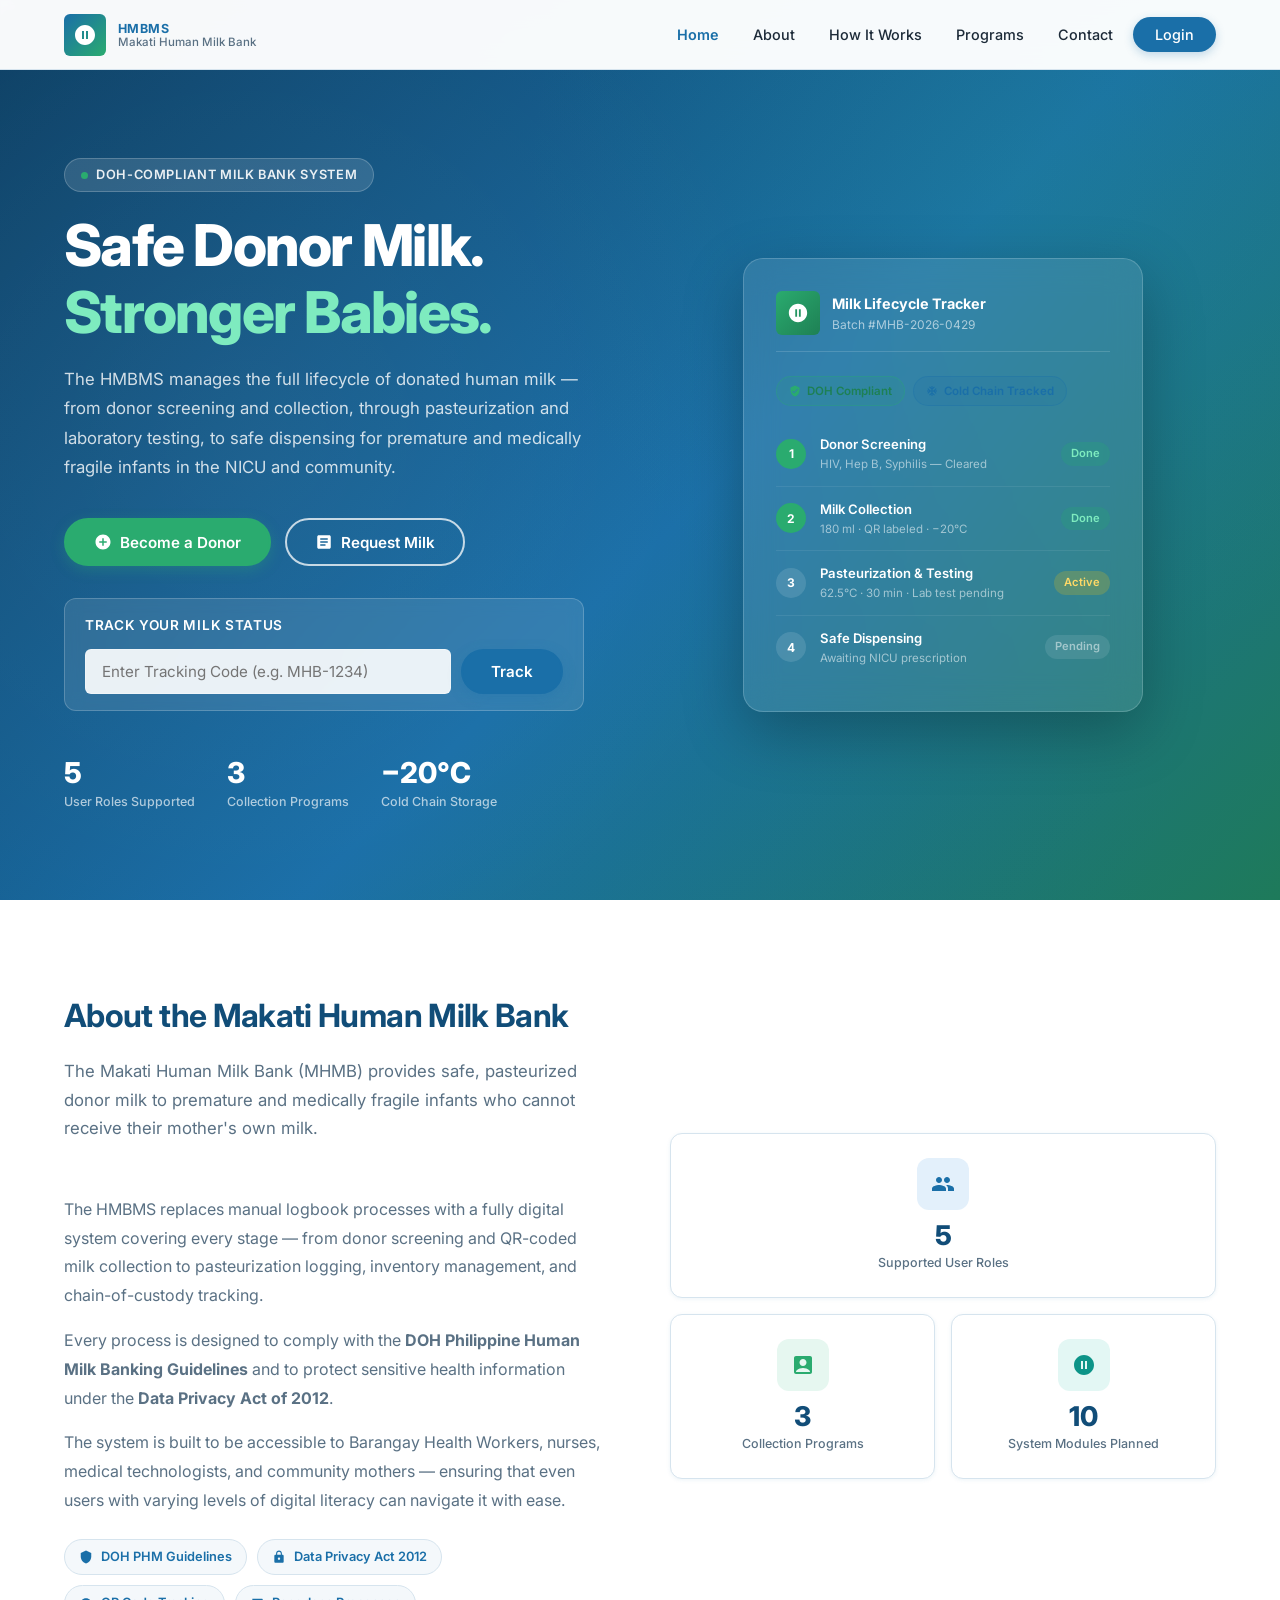
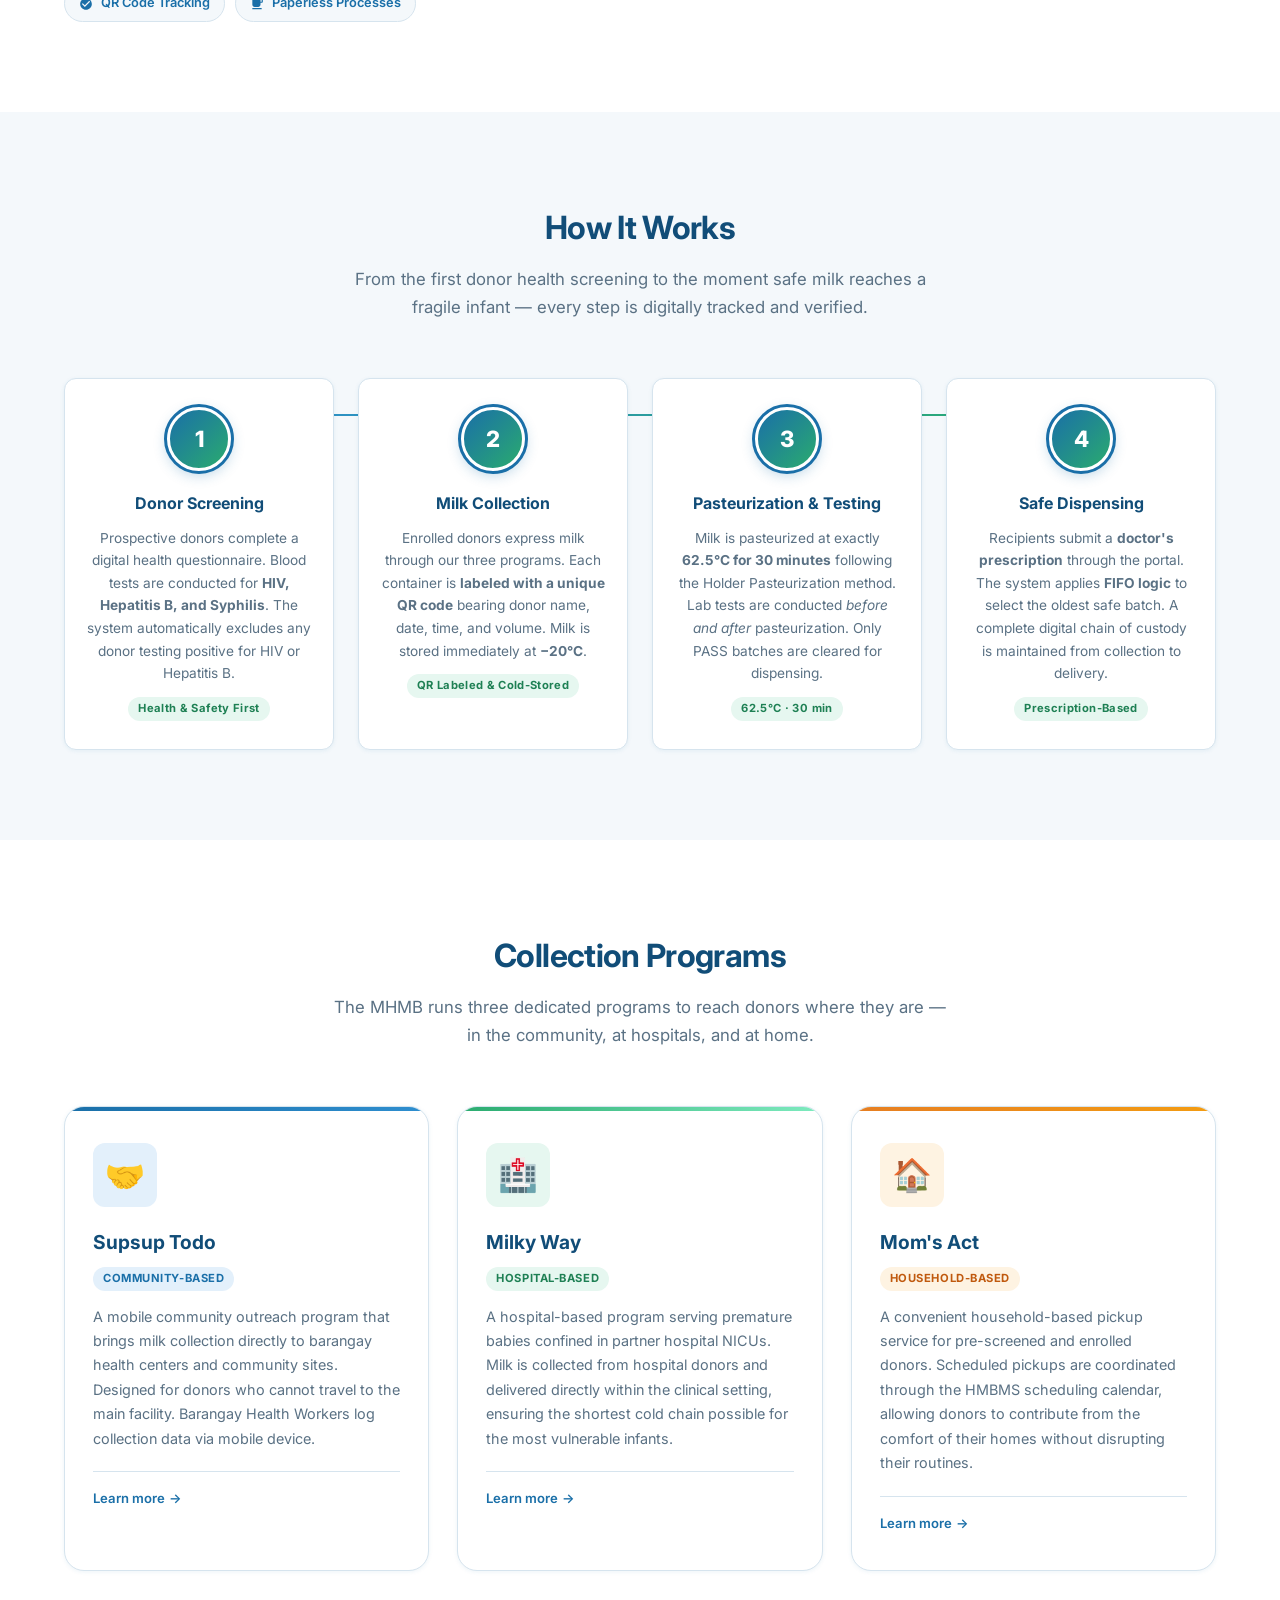
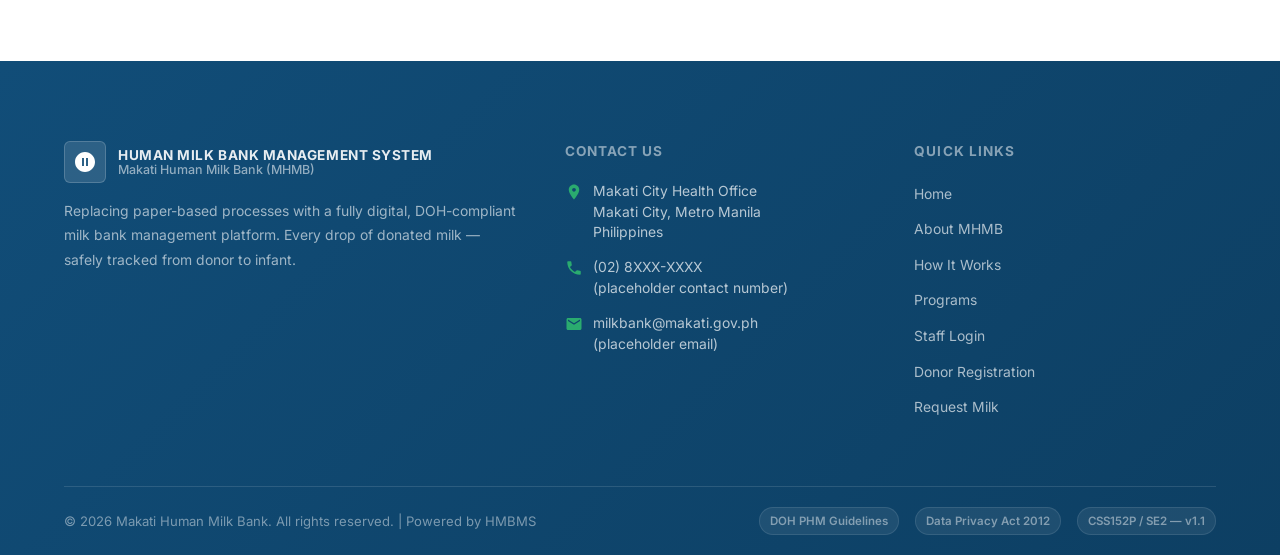
==== commit 56afe653: "Fix: move DOH/Cold Chain badges inside card to prevent overlap/clipping" ====
--- a/hmbms/frontend/index.html
+++ b/hmbms/frontend/index.html
@@ -124,19 +124,7 @@
 
         <!-- Right: Live Process Card -->
         <div class="hero-visual" aria-hidden="true">
-          <!-- Floating badges -->
-          <div class="hero-float-badge badge-safe">
-            <div class="hero-float-badge-icon">
-              <svg viewBox="0 0 24 24" width="16" height="16" fill="#2aab6f"><path d="M12 1L3 5v6c0 5.55 3.84 10.74 9 12 5.16-1.26 9-6.45 9-12V5l-9-4zm-2 16l-4-4 1.41-1.41L10 14.17l6.59-6.59L18 9l-8 8z"/></svg>
-            </div>
-            DOH Compliant
-          </div>
-          <div class="hero-float-badge badge-cold">
-            <div class="hero-float-badge-icon">
-              <svg viewBox="0 0 24 24" width="16" height="16" fill="#1a6fa8"><path d="M22 11h-4.17l3.24-3.24-1.41-1.42L15 11h-2V9l4.66-4.66-1.42-1.41L13 6.17V2h-2v4.17L7.76 2.93 6.34 4.34 11 9v2H9L4.34 6.34 2.93 7.76 6.17 11H2v2h4.17l-3.24 3.24 1.41 1.42L9 13h2v2l-4.66 4.66 1.42 1.41L11 17.83V22h2v-4.17l3.24 3.24 1.42-1.41L13 15v-2h2l4.66 4.66 1.41-1.42L17.83 13H22v-2z"/></svg>
-            </div>
-            Cold Chain Tracked
-          </div>
+
 
           <div class="hero-card" id="tracking-result-card" style="display: none;">
             <div class="hero-card-header">
@@ -194,6 +182,17 @@
               <div>
                 <div class="hero-card-title">Milk Lifecycle Tracker</div>
                 <div class="hero-card-subtitle">Batch #MHB-2026-0429</div>
+              </div>
+            </div>
+            <!-- Badges row inside card -->
+            <div style="display:flex;gap:8px;margin-bottom:16px;flex-wrap:wrap;">
+              <div style="display:flex;align-items:center;gap:6px;background:rgba(42,171,111,0.12);border:1px solid rgba(42,171,111,0.3);border-radius:50px;padding:5px 12px;font-size:0.72rem;font-weight:600;color:#1e8054;">
+                <svg viewBox="0 0 24 24" width="12" height="12" fill="#2aab6f"><path d="M12 1L3 5v6c0 5.55 3.84 10.74 9 12 5.16-1.26 9-6.45 9-12V5l-9-4zm-2 16l-4-4 1.41-1.41L10 14.17l6.59-6.59L18 9l-8 8z"/></svg>
+                DOH Compliant
+              </div>
+              <div style="display:flex;align-items:center;gap:6px;background:rgba(26,111,168,0.12);border:1px solid rgba(26,111,168,0.3);border-radius:50px;padding:5px 12px;font-size:0.72rem;font-weight:600;color:#1a6fa8;">
+                <svg viewBox="0 0 24 24" width="12" height="12" fill="#1a6fa8"><path d="M22 11h-4.17l3.24-3.24-1.41-1.42L15 11h-2V9l4.66-4.66-1.42-1.41L13 6.17V2h-2v4.17L7.76 2.93 6.34 4.34 11 9v2H9L4.34 6.34 2.93 7.76 6.17 11H2v2h4.17l-3.24 3.24 1.41 1.42L9 13h2v2l-4.66 4.66 1.42 1.41L11 17.83V22h2v-4.17l3.24 3.24 1.42-1.41L13 15v-2h2l4.66 4.66 1.41-1.42L17.83 13H22v-2z"/></svg>
+                Cold Chain Tracked
               </div>
             </div>
 
--- a/hmbms/frontend/assets/css/style.css
+++ b/hmbms/frontend/assets/css/style.css
@@ -505,6 +505,7 @@
   display: flex;
   justify-content: center;
   align-items: center;
+  padding: 40px 30px; /* room for floating badges */
 }
 
 .hero-card {
@@ -1212,8 +1213,8 @@
 }
 
 .hero-float-badge.badge-safe {
-  top: -20px;
-  right: -10px;
+  top: 8px;
+  right: 8px;
   animation-delay: 0s;
 }
 
@@ -1222,8 +1223,8 @@
 }
 
 .hero-float-badge.badge-cold {
-  bottom: 20px;
-  left: -20px;
+  bottom: 8px;
+  left: 8px;
   animation-delay: 1.5s;
 }
 
